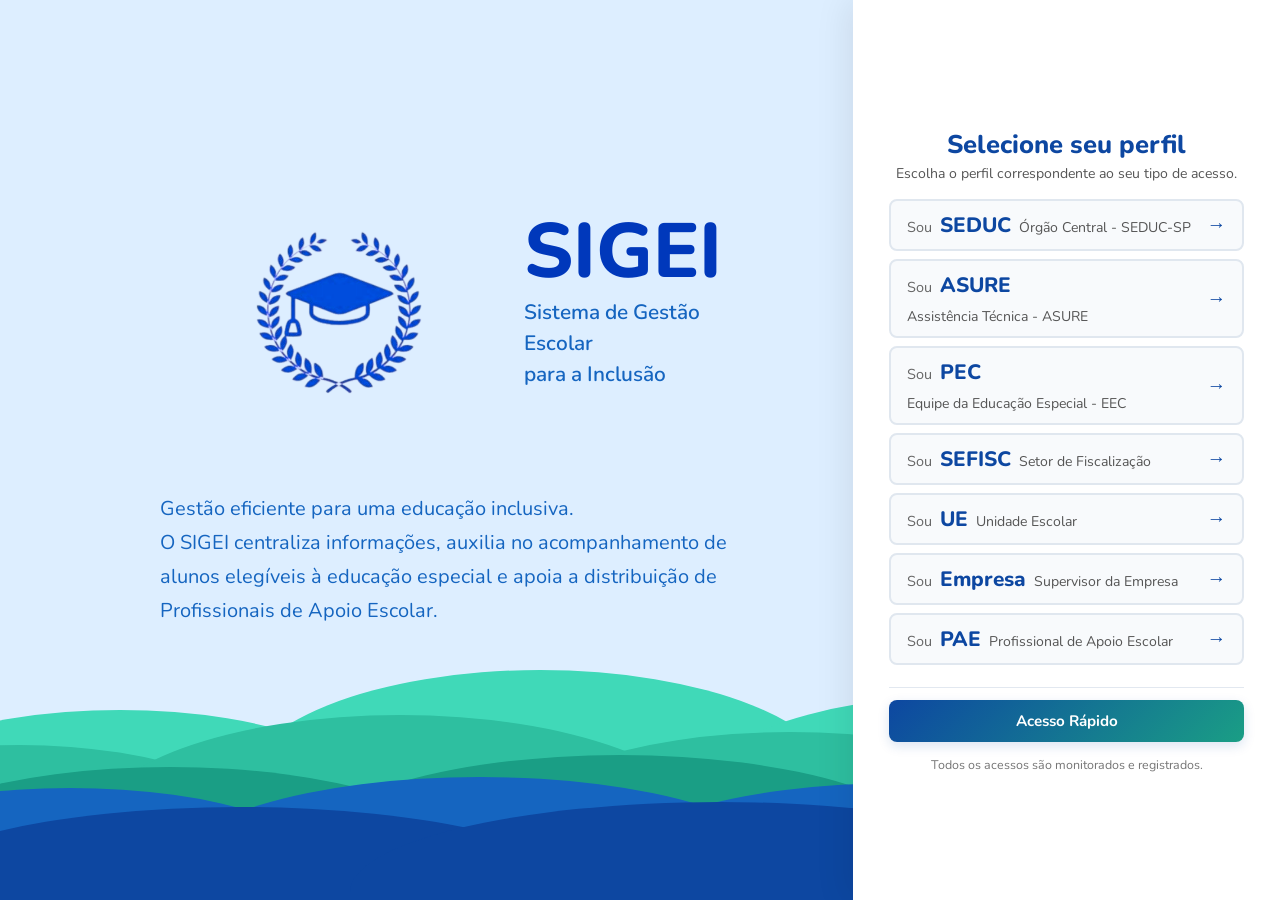
==== index.html @ b4d0a84b "Recuperação" ====
<!DOCTYPE html>
<html lang="pt-BR">

<head>
  <meta charset="UTF-8">
  <meta name="viewport" content="width=device-width, initial-scale=1.0">
  <title>SIGEI — Seleção de Perfil</title>
  <link href="https://fonts.googleapis.com/css2?family=Nunito:wght@400;600;700;800&display=swap" rel="stylesheet">  
  <style>
    /* ===== RESET E BASE ===== */
    * { box-sizing: border-box; }


    
    body {
      margin: 0;
      padding: 0;
      font-family: 'Nunito', 'Segoe UI', Arial, sans-serif;
      background-color: #ddeeff;
      min-height: 100vh;
      position: relative;
      overflow-x: hidden;
    }

    .bg-svg {
      position: fixed;
      bottom: 0;
      left: 0;
      width: 100%;
      height: 100%;
      z-index: 0;
      pointer-events: none;
    }

    .container {
      position: relative;
      z-index: 1;
      display: flex;
      width: 100%;
      min-height: 100vh;
      align-items: stretch;
    }

    /* ===== LADO ESQUERDO (IGUAL AO LOGIN) ===== */
    .caixa.esquerda {
      flex: 1;
      display: flex;
      flex-direction: column;
      justify-content: center;
      align-items: flex-start;
      text-align: left;
      padding: 60px 80px 120px 160px;
      margin-top: -80px;
    }

    .logo-bloco {
      display: flex;
      align-items: center;
      gap: 24px;
      margin-bottom: 20px;
    }

    .logo {
      width: 340px;
      height: auto;
      display: block;
      flex-shrink: 0;
    }

    .logo-texto h1 {
      color: #0038bb;
      font-size: 4.8rem;
      font-weight: 800;
      margin: 0 0 6px 0;
      line-height: 1;
    }

    .logo-texto span {
      color: #1565c0;
      font-size: 1.3rem;
      font-weight: 600;
      display: block;
      line-height: 1.5;
    }

    .caixa.esquerda p {
      color: #1565c0;
      font-size: 1.25rem;
      line-height: 1.7;
      max-width: 600px;
      margin: 0;
    }

    /* ===== LADO DIREITO (IGUAL AO LOGIN) ===== */
    .caixa.direita {
      flex: 0 0 33.333vw;
      display: flex;
      flex-direction: column;
      justify-content: center;
      background-color: #ffffff;
      padding: 36px 36px;
      box-shadow: -6px 0 32px rgba(0, 0, 0, 0.08);
      max-height: 100vh;
      overflow-y: auto;
    }

    .section-label {
      color: #0d47a1;
      font-size: 1.6rem;
      font-weight: 800;
      text-align: center;
      margin: 0 0 2px 0;
    }

    .section-sub {
      color: #555;
      font-size: 0.88rem;
      text-align: center;
      margin: 0 0 16px 0;
    }

    .footer-note {
      color: #757575;
      font-size: 0.78rem;
      text-align: center;
      margin-top: 14px;
      margin-bottom: 0;
    }

    /* ===== LINKS DE PERFIL (ESTILO ADAPTADO) ===== */
    .profile-link {
      display: flex;
      justify-content: space-between;
      align-items: center;
      background-color: #f8fafc;
      padding: 10px 16px;
      margin-bottom: 8px;
      border-radius: 8px;
      text-decoration: none;
      transition: all 0.2s ease-in-out;
      border: 2px solid #e0e7ef;
    }

    .profile-info {
      display: flex;
      gap: 8px;
      align-items: baseline;
      flex-wrap: wrap;
    }

    .profile-prefix {
      font-size: 0.9rem;
      color: #666666;
    }

    .profile-name {
      font-weight: 800;
      font-size: 1.3rem;
      color: #0d47a1;
    }

    .profile-desc {
      font-size: 0.88rem;
      color: #555555;
    }

    .arrow {
      color: #0d47a1;
      font-weight: bold;
      font-size: 1.2rem;
      transition: transform 0.2s ease;
      flex-shrink: 0;
      margin-left: 10px;
    }

    .profile-link:hover {
      background-color: #0d47a1;
      border-color: #0d47a1;
      transform: translateX(4px);
    }

    .profile-link:hover .profile-prefix,
    .profile-link:hover .profile-name,
    .profile-link:hover .profile-desc,
    .profile-link:hover .arrow {
      color: #ffffff;
    }

    /* ===== RESPONSIVO (MESMO DO LOGIN) ===== */
    @media (max-width: 1024px) {
      .caixa.esquerda {
        padding: 40px 48px 80px 80px;
      }

      .logo {
        width: 260px;
      }

      .logo-texto h1 {
        font-size: 3.8rem;
      }
    }

    @media (max-width: 768px) {
      .container {
        flex-direction: column;
      }

      .caixa.esquerda {
        padding: 40px 24px 60px 24px;
        margin-top: 0;
        align-items: center;
        text-align: center;
      }

      .caixa.esquerda p {
        max-width: 100%;
      }

      .logo-bloco {
        flex-direction: column;
        align-items: center;
        text-align: center;
      }

      .logo {
        width: 200px;
      }

      .logo-texto h1 {
        font-size: 3rem;
      }

      .logo-texto span {
        font-size: 1.1rem;
      }

      .caixa.direita {
        flex: none;
        width: 100%;
        padding: 40px 28px;
        box-shadow: 0 -6px 32px rgba(0, 0, 0, 0.06);
      }

      .profile-link {
        padding: 12px 16px;
      }

      .profile-name {
        font-size: 1.1rem;
      }

      .profile-desc {
        font-size: 0.82rem;
      }
    }

    @media (max-width: 480px) {
      .caixa.esquerda {
        padding: 24px 16px 40px 16px;
      }

      .logo {
        width: 160px;
      }

      .logo-texto h1 {
        font-size: 2.5rem;
      }

      .logo-texto span {
        font-size: 0.9rem;
      }

      .caixa.esquerda p {
        font-size: 1rem;
      }

      .caixa.direita {
        padding: 28px 20px;
      }

      .section-label {
        font-size: 1.5rem;
      }

      .section-sub {
        font-size: 0.85rem;
      }

      .profile-link {
        padding: 10px 14px;
        margin-bottom: 10px;
      }

      .profile-info {
        gap: 4px;
      }

      .profile-name {
        font-size: 1rem;
      }

      .profile-desc {
        font-size: 0.75rem;
      }

      .profile-prefix {
        font-size: 0.8rem;
      }

      .arrow {
        font-size: 1rem;
      }
    }
  </style>
  <link rel="icon" type="image/png" href="./assets/imgs/favicon.png">
</head>

<body>

  <!-- ===== SVG DE FUNDO ===== -->
  <svg class="bg-svg" viewBox="0 0 1440 900" xmlns="http://www.w3.org/2000/svg" preserveAspectRatio="xMidYMax slice">
    <rect width="1440" height="900" fill="#ddeeff"/>
    <ellipse cx="200" cy="820" rx="280" ry="110" fill="#40d9b8"/>
    <ellipse cx="620" cy="790" rx="300" ry="120" fill="#40d9b8"/>
    <ellipse cx="1050" cy="810" rx="290" ry="115" fill="#40d9b8"/>
    <ellipse cx="1380" cy="830" rx="220" ry="105" fill="#40d9b8"/>
    <rect x="0" y="820" width="1440" height="80" fill="#40d9b8"/>
    <ellipse cx="100" cy="845" rx="260" ry="100" fill="#2ebfa0"/>
    <ellipse cx="480" cy="830" rx="310" ry="115" fill="#2ebfa0"/>
    <ellipse cx="870" cy="840" rx="295" ry="108" fill="#2ebfa0"/>
    <ellipse cx="1260" cy="835" rx="270" ry="110" fill="#2ebfa0"/>
    <rect x="0" y="845" width="1440" height="55" fill="#2ebfa0"/>
    <ellipse cx="250" cy="862" rx="300" ry="95" fill="#1a9e85"/>
    <ellipse cx="700" cy="855" rx="320" ry="100" fill="#1a9e85"/>
    <ellipse cx="1150" cy="860" rx="300" ry="95" fill="#1a9e85"/>
    <rect x="0" y="862" width="1440" height="38" fill="#1a9e85"/>
    <ellipse cx="150" cy="878" rx="270" ry="90" fill="#1565c0"/>
    <ellipse cx="560" cy="872" rx="310" ry="95" fill="#1565c0"/>
    <ellipse cx="980" cy="875" rx="300" ry="92" fill="#1565c0"/>
    <ellipse cx="1380" cy="873" rx="240" ry="88" fill="#1565c0"/>
    <rect x="0" y="878" width="1440" height="22" fill="#1565c0"/>
    <ellipse cx="320" cy="895" rx="350" ry="88" fill="#0d47a1"/>
    <ellipse cx="800" cy="892" rx="370" ry="90" fill="#0d47a1"/>
    <ellipse cx="1300" cy="895" rx="320" ry="85" fill="#0d47a1"/>
    <rect x="0" y="892" width="1440" height="8" fill="#0d47a1"/>
  </svg>

  <!-- ===== CONTAINER PRINCIPAL ===== -->
  <section class="container">
    
    <!-- LADO ESQUERDO -->
    <div class="caixa esquerda">
      <div class="logo-bloco">
        <img src="assets/imgs/logo.png" alt="Logo SIGEI" class="logo">
        <div class="logo-texto">
          <h1>SIGEI</h1>
          <span>Sistema de Gestão Escolar<br>para a Inclusão</span>
        </div>
      </div>
      <p>Gestão eficiente para uma educação inclusiva.<br>O SIGEI centraliza informações, auxilia no acompanhamento de alunos elegíveis à educação especial e apoia a distribuição de Profissionais de Apoio Escolar.</p>
    </div>

    <!-- LADO DIREITO (PERFIS) -->
    <div class="caixa direita">
      
      <h2 class="section-label">Selecione seu perfil</h2>
      <p class="section-sub">Escolha o perfil correspondente ao seu tipo de acesso.</p>

      <a href="views/auth/login.php?perfil=seduc" class="profile-link">
        <div class="profile-info">
          <span class="profile-prefix">Sou</span>
          <span class="profile-name">SEDUC</span>
          <span class="profile-desc">Órgão Central - SEDUC-SP</span>
        </div>
        <span class="arrow">&#8594;</span>
      </a>

      <a href="views/auth/login.php?perfil=asure" class="profile-link">
        <div class="profile-info">
          <span class="profile-prefix">Sou</span>
          <span class="profile-name">ASURE</span>
          <span class="profile-desc">Assistência Técnica - ASURE</span>
        </div>
        <span class="arrow">&#8594;</span>
      </a>

      <a href="views/auth/login.php?perfil=educacao_especial" class="profile-link">
        <div class="profile-info">
          <span class="profile-prefix">Sou</span>
          <span class="profile-name">PEC</span>
          <span class="profile-desc">Equipe da Educação Especial - EEC </span>
        </div>
        <span class="arrow">&#8594;</span>
      </a>

      <a href="views/auth/login.php?perfil=sefisc" class="profile-link">
        <div class="profile-info">
          <span class="profile-prefix">Sou</span>
          <span class="profile-name">SEFISC</span>
          <span class="profile-desc">Setor de Fiscalização</span>
        </div>
        <span class="arrow">&#8594;</span>
      </a>

      <a href="views/auth/login.php?perfil=escola" class="profile-link">
        <div class="profile-info">
          <span class="profile-prefix">Sou</span>
          <span class="profile-name">UE</span>
          <span class="profile-desc">Unidade Escolar</span>
        </div>
        <span class="arrow">&#8594;</span>
      </a>

      <a href="views/auth/login.php?perfil=empresa" class="profile-link">
        <div class="profile-info">
          <span class="profile-prefix">Sou</span>
          <span class="profile-name">Empresa</span>
          <span class="profile-desc">Supervisor da Empresa</span>
        </div>
        <span class="arrow">&#8594;</span>
      </a>

      <a href="views/auth/login.php?perfil=pae" class="profile-link">
        <div class="profile-info">
          <span class="profile-prefix">Sou</span>
          <span class="profile-name">PAE</span>
          <span class="profile-desc">Profissional de Apoio Escolar</span>
        </div>
        <span class="arrow">&#8594;</span>
      </a>

      <div style="margin-top: 14px; padding-top: 12px; border-top: 1px solid #e2e8f0; text-align: center;">
        <a href="views/auth/acesso_rapido.php" style="display: inline-flex; align-items: center; justify-content: center; gap: 8px; width: 100%; padding: 11px 16px; background: linear-gradient(135deg, #0d47a1, #1a9e85); color: #ffffff; text-decoration: none; border-radius: 8px; font-weight: 700; font-size: 0.95rem; transition: all 0.2s ease; box-shadow: 0 4px 12px rgba(13, 71, 161, 0.15);">
          <span> Acesso Rápido</span>
          
        </a>
      </div>

      <p class="footer-note">Todos os acessos são monitorados e registrados.</p>
    </div>

  </section>

</body>
</html>
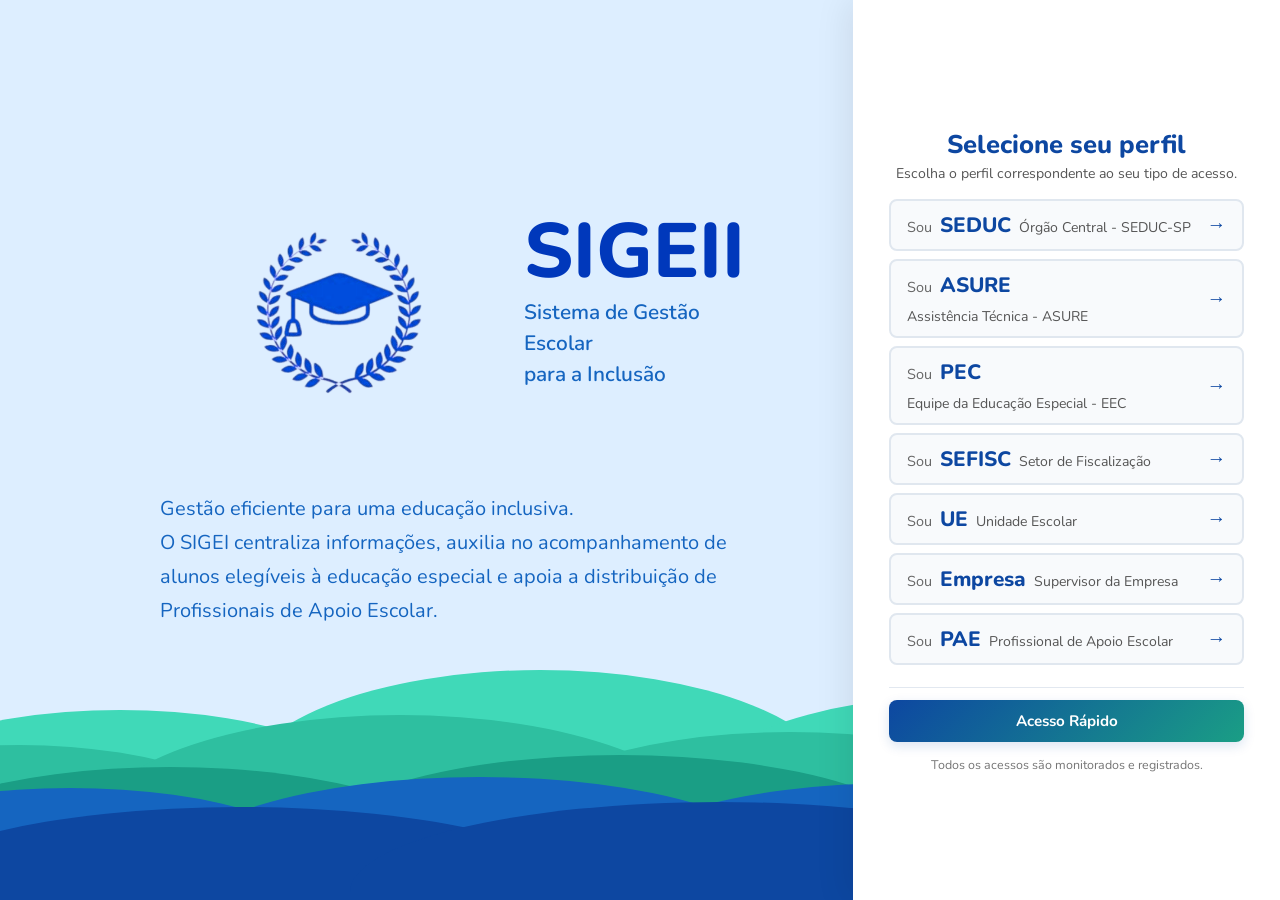
==== commit fcb78e03: "Correção bug." ====
--- a/index.html
+++ b/index.html
@@ -355,7 +355,7 @@
       <div class="logo-bloco">
         <img src="assets/imgs/logo.png" alt="Logo SIGEI" class="logo">
         <div class="logo-texto">
-          <h1>SIGEI</h1>
+          <h1>SIGEII</h1>
           <span>Sistema de Gestão Escolar<br>para a Inclusão</span>
         </div>
       </div>
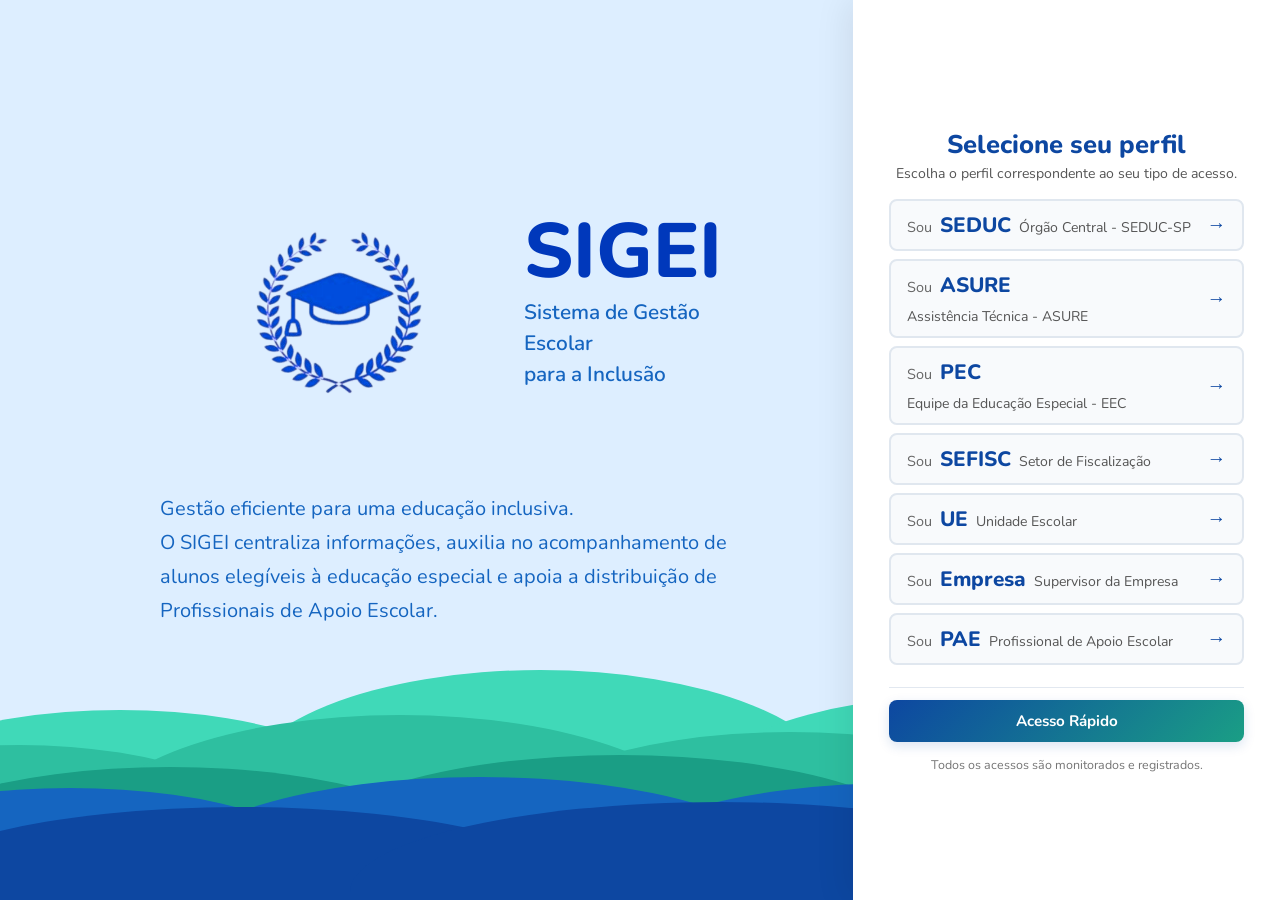
==== commit 5ffe66f4: "Ajuste bugs" ====
--- a/index.html
+++ b/index.html
@@ -355,7 +355,7 @@
       <div class="logo-bloco">
         <img src="assets/imgs/logo.png" alt="Logo SIGEI" class="logo">
         <div class="logo-texto">
-          <h1>SIGEII</h1>
+          <h1>SIGEI</h1>
           <span>Sistema de Gestão Escolar<br>para a Inclusão</span>
         </div>
       </div>
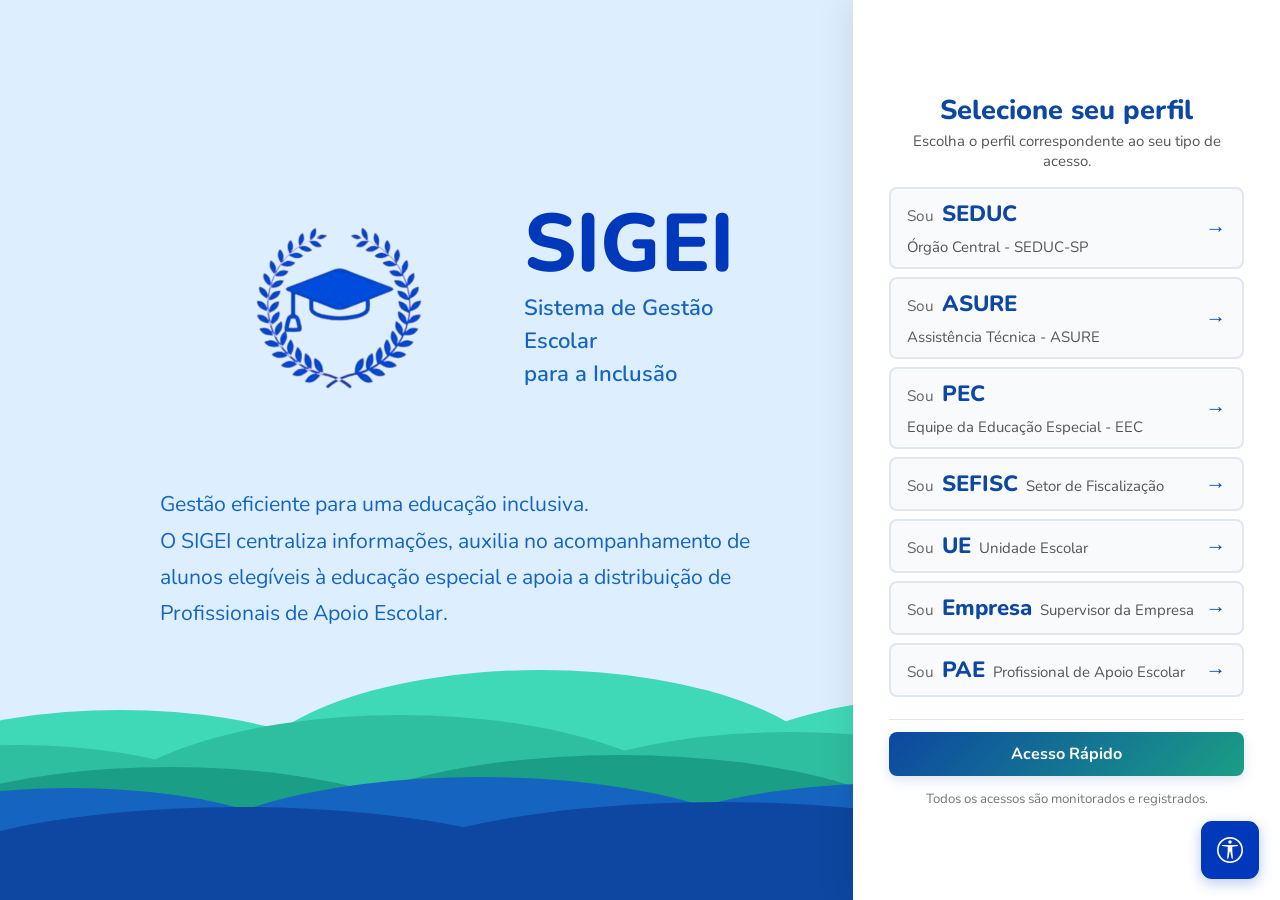
==== commit b538dae9: "Implementa melhorias no SIGEI" ====
--- a/index.html
+++ b/index.html
@@ -314,6 +314,8 @@
       }
     }
   </style>
+  <link rel="stylesheet" href="https://cdn.jsdelivr.net/npm/bootstrap-icons@1.11.3/font/bootstrap-icons.min.css">
+  <link rel="stylesheet" href="./assets/css/style.css?v=2">
   <link rel="icon" type="image/png" href="./assets/imgs/favicon.png">
 </head>
 
@@ -443,5 +445,6 @@
 
   </section>
 
+  <script src="./assets/js/acessibilidade.js?v=2"></script>
 </body>
 </html>
--- a/assets/css/style.css
+++ b/assets/css/style.css
@@ -0,0 +1,1775 @@
+/* ===== TEMA UNIFICADO SIGEI =====
+   Paleta consistente com login e seleção de perfis */
+:root {
+    --sigei-blue-900: #0038bb;
+    --sigei-blue-700: #114ecf;
+    --sigei-blue-50: #f4f8ff;
+    --sigei-teal-600: #1aa78d;
+    --sigei-teal-400: #4ecdb3;
+    --sigei-ink: #1e293b;
+    --sigei-muted: #52637a;
+    --sigei-border: #dbe6f5;
+    --sigei-focus: rgba(0, 56, 187, 0.18);
+    --sigei-surface: #ffffff;
+    --sigei-surface-alt: #f4f8ff;
+    --sigei-shadow: rgba(17, 78, 207, 0.10);
+    --sigei-chart-1: #0038bb;
+    --sigei-chart-2: #2d6df0;
+    --sigei-chart-3: #1aa78d;
+    --sigei-chart-4: #7ab8ff;
+    --sigei-chart-5: #92e4d1;
+}
+
+*, *::before, *::after, html, body, div, span, applet, object, iframe,
+h1, h2, h3, h4, h5, h6, p, blockquote, pre,
+a, abbr, acronym, address, big, cite, code,
+del, dfn, em, img, ins, kbd, q, s, samp,
+small, strike, strong, sub, sup, tt, var,
+b, u, center,
+dl, dt, dd, ol, ul, li,
+fieldset, form, label, legend,
+table, caption, tbody, tfoot, thead, tr, th, td,
+article, aside, canvas, details, embed, 
+figure, figcaption, footer, header, hgroup, 
+menu, nav, output, ruby, section, summary,
+time, mark, audio, video,
+input, button, select, textarea, .btn, .navbar, .card, .modal, .badge, .form-control, .form-select {
+    font-family: "Nunito", "Segoe UI", Arial, sans-serif !important;
+}
+
+i[class^="bi-"]::before,
+i[class*=" bi-"]::before,
+.bi::before {
+    font-family: "bootstrap-icons" !important;
+}
+
+html { font-size: 17px; min-width: 320px; overflow-x: hidden; font-family: "Nunito", "Segoe UI", Arial, sans-serif !important; }
+
+body,
+body[class*="page-"],
+input,
+button,
+select,
+textarea,
+.btn,
+.navbar,
+.card,
+.modal {
+    font-family: "Nunito", "Segoe UI", Arial, sans-serif !important;
+}
+
+body[class*="page-"] {
+    min-width: 320px;
+    min-height: 100vh;
+    margin: 0;
+    background:
+        radial-gradient(circle at top right, rgba(30, 128, 247, 0.12), transparent 25rem),
+        linear-gradient(180deg, #edf4ff 0%, #f7faff 100%);
+    color: var(--sigei-ink);
+    font-family: "Nunito", "Segoe UI", Arial, sans-serif !important;
+    font-size: 1.05rem;
+    line-height: 1.6;
+    overflow-x: hidden;
+}
+
+/* Barra de navegação */
+.navbar {
+    position: sticky;
+    top: 0;
+    z-index: 1030;
+    min-width: 0;
+    padding: 0.85rem 1.75rem;
+    background: rgba(255, 255, 255, 0.98) !important;
+    border-bottom: 1px solid var(--sigei-border);
+    box-shadow: 0 2px 14px rgba(13, 71, 161, 0.06) !important;
+    backdrop-filter: blur(8px);
+}
+
+.logo-nav {
+    height: 52px;
+    width: auto;
+    object-fit: contain;
+}
+
+.navbar-brand span {
+    font-size: 1.35rem;
+    letter-spacing: 0.5px;
+}
+
+.navbar .nav-link {
+    color: #52637a;
+    padding: 0.65rem 1.15rem;
+    font-size: 1.05rem;
+    font-weight: 700;
+    border-radius: 0.65rem;
+    transition: background-color 0.15s ease, color 0.15s ease;
+}
+
+.navbar .nav-link:hover {
+    color: var(--sigei-blue-900);
+    background-color: #e8f1ff;
+}
+
+.navbar .nav-link.active {
+    color: var(--sigei-blue-900);
+    background-color: #dcecff;
+}
+
+.navbar-toggler {
+    border-color: #b7cce9;
+    padding: 0.45rem 0.75rem;
+    border-radius: 0.6rem;
+}
+
+.navbar-toggler:focus {
+    box-shadow: 0 0 0 0.2rem var(--sigei-focus);
+}
+
+/* Ações à direita da Navbar (Notificações e Avatar) */
+.navbar-right-actions {
+    display: flex;
+    align-items: center;
+    gap: 0.75rem;
+}
+
+/* Botão de Sino de Notificações */
+.navbar-bell-btn {
+    width: 44px;
+    height: 44px;
+    display: inline-flex;
+    align-items: center;
+    justify-content: center;
+    background: transparent;
+    color: #1e293b;
+    border-radius: 50%;
+    transition: background-color 0.15s ease, color 0.15s ease;
+}
+
+.navbar-bell-btn:hover,
+.navbar-bell-btn:focus,
+.navbar-bell-btn[aria-expanded="true"] {
+    background-color: #f1f5f9;
+    color: var(--sigei-blue-900);
+}
+
+.navbar-bell-icon {
+    font-size: 1.55rem;
+    line-height: 1;
+}
+
+.navbar-bell-badge {
+    top: 3px;
+    right: 3px;
+    background-color: #dc3545;
+    color: #ffffff;
+    font-size: 0.75rem;
+    font-weight: 700;
+    min-width: 18px;
+    height: 18px;
+    line-height: 18px;
+    padding: 0 5px;
+    border-radius: 999px;
+    display: flex;
+    align-items: center;
+    justify-content: center;
+    border: 2px solid #ffffff;
+}
+
+/* Botão do Usuário (Avatar + Chevron) */
+.navbar-user-trigger {
+    background: transparent;
+    padding: 3px 6px;
+    border-radius: 999px;
+    transition: opacity 0.15s ease;
+    cursor: pointer;
+}
+
+.navbar-user-trigger:hover {
+    opacity: 0.9;
+}
+
+/* Avatar Circular Escuro (estilo referência) */
+.navbar-avatar-circle {
+    width: 48px;
+    height: 48px;
+    border-radius: 50%;
+    background-color: #2b3e50; /* Tom azul marinho escuro / ardósia fiel à referência */
+    color: #ffffff;
+    display: inline-flex;
+    align-items: center;
+    justify-content: center;
+    font-weight: 700;
+    font-size: 1.05rem;
+    letter-spacing: 0.5px;
+    user-select: none;
+    box-shadow: 0 2px 5px rgba(0, 0, 0, 0.08);
+}
+
+.navbar-avatar-img {
+    object-fit: cover;
+    background-color: #2b3e50;
+}
+
+/* Ícone de seta ao lado do avatar */
+.navbar-arrow-icon {
+    color: #4b5563;
+    font-size: 0.95rem;
+    margin-left: 3px;
+}
+
+/* Dropdown Personalizado no estilo do Mockup */
+.navbar-custom-dropdown {
+    border: 1px solid #e5e7eb !important;
+    border-radius: 0.75rem !important;
+    box-shadow: 0 10px 25px rgba(0, 0, 0, 0.08), 0 4px 10px rgba(0, 0, 0, 0.04) !important;
+    background-color: #ffffff !important;
+    position: absolute;
+    margin-top: 12px !important;
+    animation: navbarMenuPop 0.16s ease-out;
+}
+
+/* Setinha triangular superior apontando para o avatar (Popover Pointer) */
+.navbar-custom-dropdown::before {
+    content: "";
+    position: absolute;
+    top: -7px;
+    right: 20px;
+    width: 14px;
+    height: 14px;
+    background-color: #ffffff;
+    border-left: 1px solid #e5e7eb;
+    border-top: 1px solid #e5e7eb;
+    transform: rotate(45deg);
+    z-index: 1;
+}
+
+@keyframes navbarMenuPop {
+    from {
+        opacity: 0;
+        transform: translateY(-6px);
+    }
+    to {
+        opacity: 1;
+        transform: translateY(0);
+    }
+}
+
+.navbar-menu-link {
+    font-size: 1.05rem;
+    color: #1f2937 !important;
+    padding: 0.75rem 1.35rem !important;
+    transition: background-color 0.15s ease, color 0.15s ease;
+    border-radius: 0 !important;
+}
+
+.navbar-menu-link:hover {
+    background-color: #f8fafc !important;
+}
+
+.navbar-menu-link.text-danger {
+    color: #ef4444 !important;
+}
+
+.navbar-menu-link.text-danger:hover {
+    background-color: #fef2f2 !important;
+    color: #dc2626 !important;
+}
+
+/* Itens de Notificação */
+.navbar-notification-item {
+    padding: 0.85rem 1.25rem !important;
+    font-size: 1rem;
+    transition: background-color 0.15s ease;
+    border-radius: 0 !important;
+}
+
+.navbar-notification-item:hover {
+    background-color: #f8fafc !important;
+}
+
+.navbar-notif-icon-badge {
+    width: 36px;
+    height: 36px;
+    border-radius: 50%;
+    display: inline-flex;
+    align-items: center;
+    justify-content: center;
+    font-size: 1.05rem;
+}
+
+
+/* Área principal compartilhada por todas as telas internas */
+body[class*="page-"] .content {
+    width: min(99%, 1920px);
+    min-width: 0;
+    margin: 0 auto;
+    padding: clamp(1rem, 1.5vw, 1.75rem) clamp(1rem, 2vw, 2rem);
+}
+
+.content h1 {
+    color: var(--sigei-blue-900);
+    font-size: 2.35rem;
+    font-weight: 800;
+    margin-bottom: 0.5rem;
+}
+
+.content h2 {
+    color: var(--sigei-blue-900);
+    font-size: 2.15rem;
+    font-weight: 800;
+    margin-bottom: 0.45rem;
+}
+
+.content h3 {
+    color: var(--sigei-blue-900);
+    font-size: 1.8rem;
+    font-weight: 800;
+    margin-bottom: 0.4rem;
+}
+
+.content h4 {
+    color: var(--sigei-blue-900);
+    font-size: 1.55rem;
+    font-weight: 800;
+}
+
+.content h5 {
+    color: var(--sigei-blue-900);
+    font-size: 1.35rem;
+    font-weight: 800;
+}
+
+.content h6 {
+    color: var(--sigei-blue-900);
+    font-size: 1.15rem;
+    font-weight: 800;
+}
+
+.content .text-muted, .content .page-subtitle {
+    color: var(--sigei-muted) !important;
+    font-size: 1.08rem;
+}
+
+/* Cartões e painéis */
+.content .card {
+    min-width: 0;
+    border: 1px solid #e2e8f0 !important;
+    border-radius: 0.85rem;
+    background-color: var(--sigei-surface);
+    box-shadow: 0 1px 3px 0 rgba(0, 0, 0, 0.04), 0 1px 2px -1px rgba(0, 0, 0, 0.04) !important;
+    transition: box-shadow 0.15s ease-in-out;
+}
+
+.content .card-body {
+    min-width: 0;
+    padding: 1.25rem 1.5rem;
+}
+
+.content .card-body.p-3 {
+    padding: 1rem 1.25rem !important;
+}
+
+.content .card-body.p-4 {
+    padding: 1.35rem 1.6rem !important;
+}
+
+.content .card-form {
+    width: min(100%, 1180px);
+    margin-right: auto;
+    margin-left: auto;
+}
+
+.page-perfil .profile-card {
+    width: min(100%, 820px);
+    max-width: 820px;
+    margin-right: auto;
+    margin-left: auto;
+}
+
+.cards {
+    display: grid;
+    grid-template-columns: repeat(auto-fit, minmax(230px, 1fr));
+    gap: 1.35rem;
+}
+
+.cards .card {
+    position: relative;
+    overflow: hidden;
+    padding: 1.6rem 1.75rem;
+    border: 0 !important;
+}
+
+.cards .card::before {
+    position: absolute;
+    top: 0;
+    right: 0;
+    left: 0;
+    height: 0.35rem;
+    content: "";
+    background: linear-gradient(90deg, var(--sigei-blue-700), var(--sigei-teal-400));
+}
+
+.cards .card span {
+    font-size: 1.05rem;
+}
+
+.cards .card strong {
+    display: block;
+    margin-top: 0.6rem;
+    color: var(--sigei-blue-900);
+    font-size: clamp(2.1rem, 4.5vw, 2.75rem);
+    font-weight: 800;
+    line-height: 1.1;
+}
+
+/* Formulários */
+.content .form-label, .content label {
+    color: #24466f;
+    font-weight: 700;
+    font-size: 1.05rem;
+    margin-bottom: 0.5rem;
+}
+
+.content .form-text {
+    font-size: 0.95rem;
+    margin-top: 0.35rem;
+}
+
+.content .form-check-label {
+    font-size: 1.05rem;
+}
+
+.content .form-check-input {
+    width: 1.3rem;
+    height: 1.3rem;
+    margin-top: 0.2rem;
+}
+
+.content .form-control, .content .form-select {
+    min-height: 3.15rem;
+    font-size: 1.05rem;
+    padding: 0.65rem 1.1rem;
+    border: 2px solid #d2deed;
+    border-radius: 0.75rem;
+    color: var(--sigei-ink);
+    background-color: #fbfdff;
+}
+
+/* Mantém os filtros que usam -sm confortavelmente amplos e legíveis */
+.content .form-control-sm, .content .form-select-sm {
+    min-height: 2.95rem !important;
+    font-size: 1.02rem !important;
+    padding: 0.55rem 1rem !important;
+    border-radius: 0.7rem !important;
+}
+
+.content textarea.form-control {
+    min-height: 8rem;
+    font-size: 1.05rem;
+    padding: 0.85rem 1.1rem;
+}
+
+.content .form-control:focus, .content .form-select:focus {
+    border-color: var(--sigei-blue-700);
+    box-shadow: 0 0 0 0.25rem var(--sigei-focus);
+    background-color: #fff;
+}
+
+.content .form-control[readonly] {
+    color: #52637a;
+    background-color: #edf3fb;
+}
+
+/* Espaçamento aprimorado para formulários e filtros em linha */
+.content .card form .row.g-2 {
+    --bs-gutter-x: 0.85rem;
+    --bs-gutter-y: 0.85rem;
+}
+
+/* Ações com alvo de toque confortável e contraste consistente */
+.content .btn {
+    min-height: 3.1rem;
+    padding: 0.65rem 1.45rem;
+    font-size: 1.05rem;
+    font-weight: 700;
+    border-radius: 0.75rem;
+    display: inline-flex;
+    align-items: center;
+    justify-content: center;
+    gap: 0.5rem;
+    transition: background-color 0.15s ease, border-color 0.15s ease, transform 0.1s ease;
+}
+
+.content .btn-sm {
+    min-height: 2.65rem !important;
+    padding: 0.45rem 1.15rem !important;
+    font-size: 0.98rem !important;
+    font-weight: 700;
+    border-radius: 0.65rem !important;
+}
+
+.content .btn-lg {
+    min-height: 3.5rem !important;
+    padding: 0.85rem 1.85rem !important;
+    font-size: 1.18rem !important;
+    border-radius: 0.85rem !important;
+}
+
+.content .btn-primary, .content .btn-dark {
+    border-color: var(--sigei-blue-900);
+    background-color: var(--sigei-blue-900);
+    color: #ffffff;
+}
+
+.content .btn-primary:hover, .content .btn-dark:hover {
+    border-color: #0a3a87;
+    background-color: #0a3a87;
+    color: #ffffff;
+}
+
+.content .btn-secondary {
+    border-color: #a9bdd7;
+    color: #24466f;
+    background-color: #fff;
+}
+
+.content .btn-secondary:hover {
+    border-color: #7d9fc6;
+    color: var(--sigei-blue-900);
+    background-color: #edf5ff;
+}
+
+/* Tabelas: rolagem horizontal somente dentro do painel quando necessária */
+.content .table-responsive {
+    max-width: 100%;
+    border: 1px solid var(--sigei-border);
+    border-radius: 0.85rem;
+    -webkit-overflow-scrolling: touch;
+}
+
+.content .table {
+    margin-bottom: 0;
+    color: var(--sigei-ink);
+    font-size: 1.05rem;
+}
+
+.content .table thead th {
+    color: var(--sigei-blue-900);
+    background: linear-gradient(180deg, #edf5ff 0%, #e7f0ff 100%);
+    border-bottom: 1px solid #cfe0ff;
+    font-weight: 800;
+    font-size: 1.04rem;
+    padding: 1rem 1.15rem;
+    letter-spacing: 0.02em;
+    white-space: nowrap;
+}
+
+.content .table th, .content .table td {
+    padding: 0.95rem 1.1rem;
+    overflow-wrap: anywhere;
+    vertical-align: middle;
+    font-size: 1rem;
+    border-color: #edf3ff;
+}
+
+.content .table tbody tr td strong {
+    font-size: 1.04rem;
+}
+
+.content .table td .btn,
+.content .table td .btn-sm {
+    margin: 2px;
+    white-space: nowrap;
+}
+
+/* Botões de ação compactos dentro de tabelas */
+.content .table td .acoes-cell .btn-sm {
+    min-height: unset !important;
+    padding: 0.25rem 0.6rem !important;
+    font-size: 0.82rem !important;
+    font-weight: 600;
+    border-radius: 0.4rem !important;
+    width: auto !important;
+}
+
+.content .table tbody tr:last-child > * { border-bottom: 0; }
+.content .table-hover > tbody > tr:hover > * { color: inherit; background-color: #f7faff; }
+
+.content .badge {
+    padding: 0.55em 1em;
+    font-size: 0.95rem;
+    font-weight: 700;
+    border-radius: 0.6rem;
+    letter-spacing: 0.02em;
+    display: inline-flex;
+    align-items: center;
+    justify-content: center;
+    line-height: 1.3;
+}
+
+.content .badge.bg-primary { background: var(--sigei-blue-900) !important; color: #ffffff !important; }
+.content .badge.bg-success { background: var(--sigei-teal-600) !important; color: #ffffff !important; }
+.content .badge.bg-info { background: #dfeeff !important; color: var(--sigei-blue-900) !important; }
+.content .badge.bg-warning { background: #edf5ff !important; color: var(--sigei-blue-900) !important; border: 1px solid #d6e5ff; }
+.content .badge.bg-danger { background: #e55a74 !important; color: #ffffff !important; }
+.content .badge.bg-secondary { background: #e6edf8 !important; color: var(--sigei-blue-900) !important; }
+
+.content canvas, .content img { max-width: 100%; }
+
+/* Mensagens de retorno ficam fáceis de localizar sem destoar do restante da interface. */
+.content .alert {
+    padding: 1.1rem 1.5rem;
+    font-size: 1.05rem;
+    border-width: 1px;
+    border-radius: 0.95rem;
+    box-shadow: 0 4px 14px rgba(13, 71, 161, 0.06);
+}
+
+.content .list-group-item {
+    padding: 0.85rem 1.1rem;
+    font-size: 0.98rem;
+    border-color: #f1f5f9;
+    background-color: transparent;
+}
+
+/* Modal de Termos de Uso: bloqueio sem navegação paralela até haver confirmação. */
+.terms-modal .modal-content {
+    overflow: hidden;
+    border: 0;
+    border-radius: 1rem;
+    box-shadow: 0 20px 56px rgba(13, 71, 161, 0.28);
+}
+
+.terms-modal .modal-header {
+    padding: 1.35rem 1.5rem;
+    border-bottom: 1px solid var(--sigei-border);
+    background: linear-gradient(135deg, #edf5ff, #e3faf4);
+}
+
+.terms-modal-kicker {
+    color: var(--sigei-teal-600);
+    font-size: 0.75rem;
+    font-weight: 800;
+    letter-spacing: 0.12em;
+    text-transform: uppercase;
+}
+
+.terms-modal .modal-body { padding: 1.5rem; }
+
+.terms-modal-content {
+    min-height: 13rem;
+    margin: 1rem 0 1.25rem;
+    border: 2px dashed #c6d7ec;
+    border-radius: 0.8rem;
+    background: #fbfdff;
+}
+
+.terms-modal-check {
+    padding: 0.9rem 1rem 0.9rem 2.35rem;
+    border: 1px solid var(--sigei-border);
+    border-radius: 0.75rem;
+    background: #f7fbff;
+}
+
+.terms-modal-check .form-check-input { margin-top: 0.28rem; }
+.terms-modal-check .form-check-label { color: #24466f; font-weight: 700; }
+
+/* Acessibilidade: todo elemento interativo mostra claramente onde está o foco */
+a:focus-visible, button:focus-visible, input:focus-visible, select:focus-visible,
+textarea:focus-visible, [tabindex]:focus-visible {
+    outline: 3px solid var(--sigei-teal-600);
+    outline-offset: 3px;
+}
+
+/* Página de termos: conteúdo propositalmente reservado para preenchimento futuro */
+.page-termos {
+    display: grid;
+    place-items: center;
+    padding: 1.5rem;
+}
+
+.terms-layout {
+    display: grid;
+    grid-template-columns: minmax(0, 1fr) minmax(300px, 520px);
+    width: min(100%, 1180px);
+    overflow: hidden;
+    border: 1px solid rgba(13, 71, 161, 0.12);
+    border-radius: 1.25rem;
+    background: #fff;
+    box-shadow: 0 18px 48px rgba(13, 71, 161, 0.15);
+}
+
+.terms-brand {
+    display: flex;
+    flex-direction: column;
+    justify-content: center;
+    min-height: 480px;
+    padding: clamp(2rem, 6vw, 5rem);
+    background: linear-gradient(145deg, #e7f1ff 0%, #d7ecff 65%, #bff4e8 100%);
+}
+
+.terms-brand img { width: min(100%, 250px); height: auto; margin-bottom: 1.5rem; }
+.terms-brand h1, .terms-content h2 { color: var(--sigei-blue-900); font-weight: 800; }
+
+.terms-brand p {
+    max-width: 32rem;
+    color: var(--sigei-blue-700);
+    font-size: 1.1rem;
+    line-height: 1.65;
+}
+
+.terms-content { display: flex; flex-direction: column; padding: clamp(1.5rem, 4vw, 3.5rem); }
+
+.terms-blank {
+    min-height: 240px;
+    margin: 1.5rem 0;
+    border: 2px dashed #c6d7ec;
+    border-radius: 0.85rem;
+    background: #fbfdff;
+}
+
+.terms-back { align-self: flex-start; color: var(--sigei-blue-900); font-weight: 700; }
+
+@media (max-width: 991.98px) {
+    .navbar-right-actions {
+        padding-top: 0.5rem;
+        border-top: 1px solid #e7eff8;
+        width: 100%;
+        justify-content: flex-end;
+    }
+}
+
+@media (max-width: 767.98px) {
+    .navbar { padding: 0.55rem 0.75rem; }
+    .navbar .nav-link { padding: 0.7rem 0.75rem; }
+    body[class*="page-"] .content { padding: 0.75rem; }
+    .content .card { border-radius: 0.85rem; }
+    .content .card-body.p-4 { padding: 1.1rem !important; }
+    .content > .d-flex.justify-content-between, .content .d-flex.justify-content-between { flex-wrap: wrap; gap: 0.75rem; }
+    .content .d-flex.gap-2 { flex-wrap: wrap; }
+    .content .table-responsive .table { min-width: 620px; }
+    .page-perfil .list-group-item { flex-wrap: wrap; gap: 0.35rem; }
+    .terms-layout { grid-template-columns: 1fr; }
+    .terms-brand { min-height: auto; }
+}
+
+@media (max-width: 420px) {
+    .content .btn:not(.btn-sm), .content .d-flex.gap-2 > .btn,
+    .content .d-flex.gap-2 > a.btn { width: 100%; }
+    .navbar-right-actions .dropdown-menu {
+        max-width: calc(100vw - 2rem) !important;
+    }
+}
+
+/* Modal de Confirmação Unificado - SIGEI */
+.sigei-confirm-modal .modal-content {
+    border-radius: 1.1rem !important;
+    border: 1px solid rgba(13, 71, 161, 0.08) !important;
+    box-shadow: 0 20px 45px rgba(13, 71, 161, 0.18) !important;
+}
+
+.sigei-confirm-icon-wrapper {
+    width: 64px;
+    height: 64px;
+    border-radius: 50%;
+    display: flex;
+    align-items: center;
+    justify-content: center;
+    margin: 0 auto;
+    transition: transform 0.2s ease;
+}
+
+.sigei-confirm-modal.show .sigei-confirm-icon-wrapper {
+    transform: scale(1.05);
+}
+
+.sigei-confirm-message {
+    font-size: 0.95rem;
+    line-height: 1.5;
+    color: #4b5563 !important;
+}
+
+/* Botões de Ação com Ícones Padronizados */
+.btn-action {
+    display: inline-flex !important;
+    align-items: center !important;
+    justify-content: center !important;
+    width: 38px !important;
+    height: 38px !important;
+    min-height: 38px !important;
+    padding: 0 !important;
+    border-radius: 0.5rem;
+    font-size: 1rem;
+    line-height: 1;
+    flex-shrink: 0;
+    transition: all 0.18s ease-in-out;
+}
+.btn-action i {
+    pointer-events: none;
+    line-height: 1;
+    font-size: 1rem;
+}
+.btn-action:hover {
+    transform: translateY(-1px);
+    box-shadow: 0 4px 10px rgba(0, 0, 0, 0.10);
+}
+/* Célula de ações: impede quebra de linha e centraliza verticalmente */
+.content .table td .acoes-cell {
+    display: flex;
+    flex-wrap: nowrap;
+    align-items: center;
+    gap: 0.35rem;
+}
+.btn-action-view {
+    background-color: #eff6ff;
+    color: #1d4ed8;
+    border: 1px solid #bfdbfe;
+}
+.btn-action-view:hover {
+    background-color: #1d4ed8;
+    color: #ffffff;
+    border-color: #1d4ed8;
+}
+.btn-action-edit {
+    background-color: #fffbeb;
+    color: #b45309;
+    border: 1px solid #fde68a;
+}
+.btn-action-edit:hover {
+    background-color: #d97706;
+    color: #ffffff;
+    border-color: #d97706;
+}
+.btn-action-delete {
+    background-color: #fef2f2;
+    color: #dc2626;
+    border: 1px solid #fecaca;
+}
+.btn-action-delete:hover {
+    background-color: #dc2626;
+    color: #ffffff;
+    border-color: #dc2626;
+}
+.btn-action-archive {
+    background-color: #f3f4f6;
+    color: #4b5563;
+    border: 1px solid #e5e7eb;
+}
+.btn-action-archive:hover {
+    background-color: #4b5563;
+    color: #ffffff;
+    border-color: #4b5563;
+}
+.btn-action-unarchive {
+    background-color: #ecfdf5;
+    color: #059669;
+    border: 1px solid #a7f3d0;
+}
+.btn-action-unarchive:hover {
+    background-color: #059669;
+    color: #ffffff;
+    border-color: #059669;
+}
+.btn-action-toggle {
+    background-color: #f8fafc;
+    color: #64748b;
+    border: 1px solid #cbd5e1;
+}
+.btn-action-toggle:hover {
+    background-color: #64748b;
+    color: #ffffff;
+    border-color: #64748b;
+}
+
+/* Cards interativos de documentos/laudos com hover - Estilo Clean */
+.doc-card-item {
+    background: #ffffff;
+    border: 1px solid #e9ecef;
+    border-radius: 0.5rem;
+    padding: 0.65rem 0.95rem;
+    transition: all 0.15s ease-in-out;
+    cursor: pointer;
+    text-decoration: none !important;
+    color: inherit;
+    display: flex;
+    align-items: center;
+    justify-content: space-between;
+    gap: 0.75rem;
+}
+.doc-card-item:hover {
+    border-color: #cbd5e1;
+    background-color: #f8fafc;
+    box-shadow: 0 2px 6px rgba(0, 0, 0, 0.04);
+}
+.doc-card-item .doc-icon-wrapper {
+    width: 32px;
+    height: 32px;
+    min-width: 32px;
+    border-radius: 0.375rem;
+    display: inline-flex;
+    align-items: center;
+    justify-content: center;
+    background-color: #f1f5f9;
+    color: #475569;
+    font-size: 1rem;
+    transition: background-color 0.15s ease, color 0.15s ease;
+}
+.doc-card-item:hover .doc-icon-wrapper {
+    background-color: #e2e8f0;
+    color: #0038bb;
+}
+.btn-doc-view {
+    display: inline-flex;
+    align-items: center;
+    gap: 0.35rem;
+    font-size: 0.8rem;
+    font-weight: 600;
+    color: #0038bb;
+    background: #eff6ff;
+    border: 1px solid #dbeafe;
+    padding: 0.3rem 0.65rem;
+    border-radius: 0.375rem;
+    transition: all 0.15s ease;
+}
+.doc-card-item:hover .btn-doc-view {
+    background: #0038bb;
+    color: #ffffff;
+    border-color: #0038bb;
+}
+
+/* Timeline Minimalista do Histórico de Solicitações / Alunos */
+.sigei-timeline {
+    position: relative;
+    padding-left: 1.5rem;
+}
+.sigei-timeline::before {
+    content: '';
+    position: absolute;
+    top: 8px;
+    bottom: 8px;
+    left: 6px;
+    width: 2px;
+    background: #e2e8f0;
+}
+.sigei-timeline-item {
+    position: relative;
+    padding-bottom: 1.25rem;
+}
+.sigei-timeline-item:last-child {
+    padding-bottom: 0;
+}
+.sigei-timeline-dot {
+    position: absolute;
+    left: -1.5rem;
+    top: 5px;
+    width: 14px;
+    height: 14px;
+    border-radius: 50%;
+    background: #ffffff;
+    border: 3px solid var(--sigei-blue-700);
+    z-index: 1;
+}
+.sigei-timeline-dot.dot-success { border-color: var(--sigei-teal-600); }
+.sigei-timeline-dot.dot-warning { border-color: #f59e0b; }
+.sigei-timeline-dot.dot-danger { border-color: #ef4444; }
+.sigei-timeline-dot.dot-secondary { border-color: #94a3b8; }
+.sigei-timeline-dot.dot-primary { border-color: var(--sigei-blue-900); }
+.sigei-timeline-title {
+    font-size: 0.92rem;
+    font-weight: 700;
+    color: var(--sigei-ink);
+}
+.sigei-timeline-time {
+    font-size: 0.78rem;
+    color: var(--sigei-muted);
+}
+.sigei-timeline-body {
+    font-size: 0.85rem;
+    color: #334155;
+    margin-top: 0.25rem;
+}
+
+/* Balão de Notificação Estilo Quadrinhos (Comic Speech Bubble) */
+.notif-speech-bubble {
+    position: absolute;
+    top: calc(100% + 14px);
+    right: -10px;
+    width: 320px;
+    max-width: calc(100vw - 24px);
+    background: #ffffff;
+    border: 2px solid var(--sigei-blue-900);
+    border-radius: 18px;
+    padding: 14px 16px;
+    z-index: 1055;
+    box-shadow: 0 12px 35px rgba(0, 56, 187, 0.20);
+    animation: comicBounceIn 0.35s cubic-bezier(0.175, 0.885, 0.32, 1.275) forwards;
+}
+
+/* Ponta do balão apontando para o sino */
+.notif-speech-bubble .notif-speech-arrow {
+    position: absolute;
+    top: -11px;
+    right: 22px;
+    width: 0;
+    height: 0;
+    border-left: 10px solid transparent;
+    border-right: 10px solid transparent;
+    border-bottom: 11px solid var(--sigei-blue-900);
+}
+.notif-speech-bubble .notif-speech-arrow::after {
+    content: '';
+    position: absolute;
+    top: 3px;
+    left: -8px;
+    width: 0;
+    height: 0;
+    border-left: 8px solid transparent;
+    border-right: 8px solid transparent;
+    border-bottom: 9px solid #ffffff;
+}
+
+@keyframes comicBounceIn {
+    0% {
+        opacity: 0;
+        transform: translateY(-10px) scale(0.9);
+    }
+    100% {
+        opacity: 1;
+        transform: translateY(0) scale(1);
+    }
+}
+
+/* ==========================================================================
+   BARRA DE PESQUISA COMPACTA E FILTROS EXPANSÍVEIS
+   ========================================================================== */
+.card:has(.sigei-search-bar) {
+    max-width: 50%;
+    min-width: 480px;
+}
+
+@media (max-width: 991.98px) {
+    .card:has(.sigei-search-bar) {
+        max-width: 100%;
+        min-width: 0;
+    }
+}
+
+.sigei-search-bar {
+    display: flex;
+    align-items: center;
+    gap: 0.5rem;
+    width: 100%;
+}
+
+.sigei-search-bar .sigei-search-input {
+    flex: 1 1 auto;
+    min-height: 2.55rem !important;
+    height: 2.55rem;
+    padding: 0.4rem 0.85rem !important;
+    font-size: 0.96rem !important;
+    border: 1px solid #cbd5e1 !important;
+    border-radius: 0.45rem !important;
+    background-color: #ffffff;
+    box-shadow: none !important;
+}
+
+.sigei-search-bar .sigei-search-input:focus {
+    border-color: var(--sigei-blue-700) !important;
+    box-shadow: 0 0 0 0.18rem var(--sigei-focus) !important;
+}
+
+.sigei-search-bar .sigei-search-btn {
+    width: 2.55rem !important;
+    min-width: 2.55rem !important;
+    height: 2.55rem !important;
+    min-height: 2.55rem !important;
+    padding: 0 !important;
+    border-radius: 0.45rem !important;
+    display: inline-flex;
+    align-items: center;
+    justify-content: center;
+    flex-shrink: 0;
+    font-size: 1rem !important;
+}
+
+.sigei-search-bar .sigei-search-btn-filter {
+    border: 1px solid #cbd5e1 !important;
+    background-color: #ffffff !important;
+    color: #475569 !important;
+}
+
+.sigei-search-bar .sigei-search-btn-filter:hover,
+.sigei-search-bar .sigei-search-btn-filter[aria-expanded="true"] {
+    background-color: #f1f5f9 !important;
+    border-color: #94a3b8 !important;
+    color: #1e293b !important;
+}
+
+.sigei-search-bar .sigei-search-btn-submit {
+    border: 1px solid var(--sigei-blue-900) !important;
+    background-color: var(--sigei-blue-900) !important;
+    color: #ffffff !important;
+}
+
+.sigei-search-bar .sigei-search-btn-submit:hover {
+    background-color: #0a3a87 !important;
+    border-color: #0a3a87 !important;
+}
+
+.sigei-search-advanced .form-select-sm {
+    min-height: 2.45rem !important;
+    height: 2.45rem;
+    padding: 0.35rem 2rem 0.35rem 0.75rem !important;
+    font-size: 0.94rem !important;
+    border: 1px solid #cbd5e1 !important;
+    border-radius: 0.45rem !important;
+}
+
+html[data-sigei-theme="dark"] .sigei-search-bar .sigei-search-btn-filter {
+    background-color: #0f172a !important;
+    border-color: #334155 !important;
+    color: #cbd5e1 !important;
+}
+
+html[data-sigei-theme="dark"] .sigei-search-bar .sigei-search-btn-filter:hover,
+html[data-sigei-theme="dark"] .sigei-search-bar .sigei-search-btn-filter[aria-expanded="true"] {
+    background-color: #1e293b !important;
+    border-color: #475569 !important;
+    color: #ffffff !important;
+}
+
+/* ==========================================================================
+   CENTRAL DE ACESSIBILIDADE E PREFERÊNCIAS (TEMA ESCURO, ALTO CONTRASTE, FONTE)
+   ========================================================================== */
+
+/* Botão Fixo Flutuante de Acessibilidade */
+.sigei-a11y-fab {
+    position: fixed;
+    right: 1.25rem;
+    bottom: 1.25rem;
+    z-index: 1056;
+    width: 3.4rem;
+    height: 3.4rem;
+    display: inline-flex;
+    align-items: center;
+    justify-content: center;
+    padding: 0;
+    border-radius: 0.65rem;
+    border: 2px solid #0038bb;
+    background: #0038bb;
+    color: #ffffff;
+    font-size: 1.65rem;
+    box-shadow: 0 4px 14px rgba(0, 56, 187, 0.28);
+    cursor: pointer;
+    transition: background-color 0.15s ease, border-color 0.15s ease, transform 0.15s ease;
+}
+
+.sigei-a11y-fab:hover,
+.sigei-a11y-fab:focus-visible {
+    background: #0a2f9e;
+    border-color: #0a2f9e;
+    color: #ffffff;
+    transform: translateY(-2px);
+}
+
+html[data-sigei-theme="dark"] .sigei-a11y-fab {
+    background: #2563eb;
+    border-color: #60a5fa;
+    color: #ffffff;
+}
+
+.sigei-a11y-fab i {
+    font-size: 1.65rem;
+    line-height: 1;
+}
+
+/* Backdrop do Painel de Acessibilidade */
+.sigei-a11y-backdrop {
+    position: fixed;
+    inset: 0;
+    background: rgba(15, 23, 42, 0.25);
+    z-index: 1057;
+    opacity: 0;
+    visibility: hidden;
+    transition: opacity 0.15s ease, visibility 0.15s ease;
+}
+
+.sigei-a11y-backdrop.show {
+    opacity: 1;
+    visibility: visible;
+}
+
+/* Painel Lateral / Flutuante de Preferências */
+.sigei-a11y-panel {
+    position: fixed;
+    right: 1rem;
+    bottom: 4rem;
+    width: min(320px, calc(100vw - 2rem));
+    max-height: calc(100vh - 5.5rem);
+    overflow-y: auto;
+    background: #ffffff;
+    color: #1e293b;
+    border: 1px solid #cbd5e1;
+    border-radius: 0.5rem;
+    box-shadow: 0 8px 24px rgba(15, 23, 42, 0.15);
+    z-index: 1058;
+    opacity: 0;
+    visibility: hidden;
+    transition: opacity 0.15s ease, visibility 0.15s ease;
+}
+
+.sigei-a11y-panel.show {
+    opacity: 1;
+    visibility: visible;
+}
+
+.sigei-a11y-header {
+    padding: 0.75rem 1rem;
+    border-bottom: 1px solid #e2e8f0;
+    background: #f8fafc;
+    border-radius: 0.5rem 0.5rem 0 0;
+    display: flex;
+    align-items: center;
+    justify-content: space-between;
+    gap: 0.5rem;
+}
+
+.sigei-a11y-body {
+    padding: 0.9rem 1rem;
+}
+
+.sigei-a11y-section {
+    margin-bottom: 0.85rem;
+    padding-bottom: 0.85rem;
+    border-bottom: 1px solid #eef2f6;
+}
+
+.sigei-a11y-section:last-child {
+    margin-bottom: 0;
+    padding-bottom: 0;
+    border-bottom: 0;
+}
+
+.sigei-a11y-label {
+    display: flex;
+    align-items: center;
+    gap: 0.4rem;
+    font-size: 0.88rem;
+    font-weight: 700;
+    color: #1e293b;
+    margin-bottom: 0.45rem;
+}
+
+.sigei-a11y-theme-grid {
+    display: grid;
+    grid-template-columns: repeat(3, 1fr);
+    gap: 0.4rem;
+}
+
+.sigei-a11y-option-btn {
+    display: flex;
+    flex-direction: column;
+    align-items: center;
+    justify-content: center;
+    gap: 0.2rem;
+    padding: 0.45rem 0.35rem;
+    border: 1px solid #cbd5e1;
+    border-radius: 0.4rem;
+    background: #ffffff;
+    color: #334155;
+    font-size: 0.8rem;
+    font-weight: 600;
+    cursor: pointer;
+    transition: all 0.12s ease;
+}
+
+.sigei-a11y-option-btn i {
+    font-size: 1rem;
+}
+
+.sigei-a11y-option-btn:hover {
+    border-color: #94a3b8;
+    background: #f8fafc;
+}
+
+.sigei-a11y-option-btn[aria-pressed="true"] {
+    border-color: var(--sigei-blue-900);
+    background: #eff6ff;
+    color: var(--sigei-blue-900);
+}
+
+.sigei-a11y-font-controls {
+    display: flex;
+    align-items: center;
+    justify-content: space-between;
+    gap: 0.4rem;
+}
+
+.sigei-a11y-font-btn {
+    flex: 1;
+    min-height: 2.2rem;
+    border: 1px solid #cbd5e1;
+    border-radius: 0.4rem;
+    background: #ffffff;
+    color: #1e293b;
+    font-weight: 600;
+    font-size: 0.85rem;
+    cursor: pointer;
+    transition: all 0.12s ease;
+}
+
+.sigei-a11y-font-btn:hover:not(:disabled) {
+    border-color: #94a3b8;
+    background: #f8fafc;
+}
+
+.sigei-a11y-font-btn:disabled {
+    opacity: 0.5;
+    cursor: not-allowed;
+}
+
+.sigei-a11y-badge-scale {
+    min-width: 3.2rem;
+    text-align: center;
+    font-weight: 700;
+    font-size: 0.82rem;
+    padding: 0.2rem 0.45rem;
+    border-radius: 0.35rem;
+    background: #f1f5f9;
+    color: #334155;
+}
+
+@media (max-width: 575.98px) {
+    .sigei-a11y-fab {
+        right: 0.75rem;
+        bottom: 0.75rem;
+    }
+    .sigei-a11y-panel {
+        right: 0.75rem;
+        left: 0.75rem;
+        bottom: 3.6rem;
+        width: auto;
+    }
+}
+
+/* ==========================================================================
+   TEMA ESCURO (html[data-sigei-theme="dark"])
+   ========================================================================== */
+html[data-sigei-theme="dark"] {
+    --sigei-blue-900: #60a5fa;
+    --sigei-blue-700: #3b82f6;
+    --sigei-blue-50: #1e293b;
+    --sigei-teal-600: #2dd4bf;
+    --sigei-teal-400: #5eead4;
+    --sigei-ink: #f1f5f9;
+    --sigei-muted: #94a3b8;
+    --sigei-border: #334155;
+    --sigei-focus: rgba(96, 165, 250, 0.35);
+    --sigei-surface: #1e293b;
+    --sigei-surface-alt: #0f172a;
+    color-scheme: dark;
+}
+
+html[data-sigei-theme="dark"] body[class*="page-"] {
+    background:
+        radial-gradient(circle at top right, rgba(59, 130, 246, 0.12), transparent 28rem),
+        linear-gradient(180deg, #0b1120 0%, #0f172a 100%) !important;
+    color: #f1f5f9 !important;
+}
+
+html[data-sigei-theme="dark"] .navbar {
+    background: rgba(15, 23, 42, 0.96) !important;
+    border-bottom-color: #334155 !important;
+    box-shadow: 0 4px 18px rgba(0, 0, 0, 0.4) !important;
+}
+
+html[data-sigei-theme="dark"] .navbar-brand,
+html[data-sigei-theme="dark"] .navbar-brand span {
+    color: #f8fafc !important;
+}
+
+html[data-sigei-theme="dark"] .navbar .nav-link {
+    color: #cbd5e1 !important;
+}
+
+html[data-sigei-theme="dark"] .navbar .nav-link:hover {
+    color: #93c5fd !important;
+    background-color: #1e293b !important;
+}
+
+html[data-sigei-theme="dark"] .navbar .nav-link.active {
+    color: #60a5fa !important;
+    background-color: rgba(59, 130, 246, 0.18) !important;
+}
+
+html[data-sigei-theme="dark"] .navbar-bell-btn,
+html[data-sigei-theme="dark"] .navbar-arrow-icon {
+    color: #e2e8f0 !important;
+}
+
+html[data-sigei-theme="dark"] .navbar-bell-btn:hover,
+html[data-sigei-theme="dark"] .navbar-bell-btn:focus,
+html[data-sigei-theme="dark"] .navbar-bell-btn[aria-expanded="true"] {
+    background-color: #1e293b !important;
+    color: #60a5fa !important;
+}
+
+html[data-sigei-theme="dark"] .navbar-custom-dropdown {
+    background-color: #1e293b !important;
+    border-color: #334155 !important;
+    box-shadow: 0 14px 32px rgba(0, 0, 0, 0.5) !important;
+}
+
+html[data-sigei-theme="dark"] .navbar-custom-dropdown::before {
+    background-color: #1e293b !important;
+    border-color: #334155 !important;
+}
+
+html[data-sigei-theme="dark"] .navbar-menu-link,
+html[data-sigei-theme="dark"] .navbar-notification-item {
+    color: #e2e8f0 !important;
+}
+
+html[data-sigei-theme="dark"] .navbar-menu-link:hover,
+html[data-sigei-theme="dark"] .navbar-notification-item:hover {
+    background-color: #26354d !important;
+}
+
+html[data-sigei-theme="dark"] .content .card,
+html[data-sigei-theme="dark"] .modal-content {
+    background-color: #1e293b !important;
+    border-color: #334155 !important;
+    color: #f1f5f9 !important;
+}
+
+html[data-sigei-theme="dark"] .card-header,
+html[data-sigei-theme="dark"] .card-footer,
+html[data-sigei-theme="dark"] .modal-header,
+html[data-sigei-theme="dark"] .modal-footer {
+    background-color: #162032 !important;
+    border-color: #334155 !important;
+    color: #f1f5f9 !important;
+}
+
+html[data-sigei-theme="dark"] .bg-white {
+    background-color: #1e293b !important;
+    color: #f1f5f9 !important;
+}
+
+html[data-sigei-theme="dark"] .bg-light,
+html[data-sigei-theme="dark"] .bg-body-tertiary {
+    background-color: #162032 !important;
+    color: #e2e8f0 !important;
+}
+
+html[data-sigei-theme="dark"] .text-dark {
+    color: #f1f5f9 !important;
+}
+
+html[data-sigei-theme="dark"] .text-muted,
+html[data-sigei-theme="dark"] .text-secondary {
+    color: #94a3b8 !important;
+}
+
+html[data-sigei-theme="dark"] .border,
+html[data-sigei-theme="dark"] .border-top,
+html[data-sigei-theme="dark"] .border-bottom,
+html[data-sigei-theme="dark"] .border-start,
+html[data-sigei-theme="dark"] .border-end {
+    border-color: #334155 !important;
+}
+
+html[data-sigei-theme="dark"] .content .form-label,
+html[data-sigei-theme="dark"] .content label {
+    color: #cbd5e1 !important;
+}
+
+html[data-sigei-theme="dark"] .content .form-control,
+html[data-sigei-theme="dark"] .content .form-select,
+html[data-sigei-theme="dark"] .form-control,
+html[data-sigei-theme="dark"] .form-select,
+html[data-sigei-theme="dark"] .input-group-text {
+    background-color: #0f172a !important;
+    border-color: #334155 !important;
+    color: #f8fafc !important;
+}
+
+html[data-sigei-theme="dark"] .content .form-control[readonly],
+html[data-sigei-theme="dark"] .content .form-control:disabled,
+html[data-sigei-theme="dark"] .content .form-select:disabled {
+    background-color: #162032 !important;
+    color: #94a3b8 !important;
+}
+
+html[data-sigei-theme="dark"] .content .form-control:focus,
+html[data-sigei-theme="dark"] .content .form-select:focus {
+    border-color: #60a5fa !important;
+    background-color: #0f172a !important;
+    color: #ffffff !important;
+}
+
+html[data-sigei-theme="dark"] .content .btn-secondary {
+    background-color: #334155 !important;
+    border-color: #475569 !important;
+    color: #f1f5f9 !important;
+}
+
+html[data-sigei-theme="dark"] .content .btn-secondary:hover {
+    background-color: #475569 !important;
+    color: #ffffff !important;
+}
+
+html[data-sigei-theme="dark"] .content .btn-primary,
+html[data-sigei-theme="dark"] .content .btn-dark {
+    background-color: #2563eb !important;
+    border-color: #3b82f6 !important;
+    color: #ffffff !important;
+}
+
+html[data-sigei-theme="dark"] .content .btn-primary:hover,
+html[data-sigei-theme="dark"] .content .btn-dark:hover {
+    background-color: #1d4ed8 !important;
+    border-color: #2563eb !important;
+}
+
+html[data-sigei-theme="dark"] .content .table-responsive {
+    border-color: #334155 !important;
+}
+
+html[data-sigei-theme="dark"] .content .table {
+    color: #e2e8f0 !important;
+    --bs-table-bg: transparent;
+    --bs-table-color: #e2e8f0;
+    --bs-table-border-color: #334155;
+}
+
+html[data-sigei-theme="dark"] .content .table thead th,
+html[data-sigei-theme="dark"] .content .table thead.table-light th {
+    background: #162032 !important;
+    color: #93c5fd !important;
+    border-bottom-color: #334155 !important;
+}
+
+html[data-sigei-theme="dark"] .content .table th,
+html[data-sigei-theme="dark"] .content .table td {
+    border-color: #26354d !important;
+    color: #e2e8f0 !important;
+}
+
+html[data-sigei-theme="dark"] .content .table-hover > tbody > tr:hover > * {
+    background-color: rgba(59, 130, 246, 0.10) !important;
+    color: #ffffff !important;
+}
+
+html[data-sigei-theme="dark"] .nav-tabs {
+    border-bottom-color: #334155 !important;
+}
+
+html[data-sigei-theme="dark"] .nav-tabs .nav-link {
+    color: #94a3b8 !important;
+}
+
+html[data-sigei-theme="dark"] .nav-tabs .nav-link.active {
+    background-color: #1e293b !important;
+    border-color: #334155 #334155 #1e293b !important;
+    color: #60a5fa !important;
+}
+
+html[data-sigei-theme="dark"] .content .list-group-item {
+    background-color: transparent !important;
+    border-color: #334155 !important;
+    color: #e2e8f0 !important;
+}
+
+html[data-sigei-theme="dark"] .doc-card-item {
+    background-color: #162032 !important;
+    border-color: #334155 !important;
+    color: #e2e8f0 !important;
+}
+
+html[data-sigei-theme="dark"] .doc-card-item:hover {
+    background-color: #26354d !important;
+    border-color: #475569 !important;
+}
+
+html[data-sigei-theme="dark"] .terms-modal-content {
+    background-color: #0f172a !important;
+    border-color: #334155 !important;
+    color: #e2e8f0 !important;
+}
+
+html[data-sigei-theme="dark"] .terms-modal-check {
+    background-color: #162032 !important;
+    border-color: #334155 !important;
+}
+
+html[data-sigei-theme="dark"] .terms-modal-check .form-check-label {
+    color: #e2e8f0 !important;
+}
+
+html[data-sigei-theme="dark"] .sigei-timeline-body {
+    color: #cbd5e1 !important;
+}
+
+html[data-sigei-theme="dark"] .sigei-a11y-panel {
+    background-color: #1e293b !important;
+    border-color: #475569 !important;
+    color: #f1f5f9 !important;
+}
+
+html[data-sigei-theme="dark"] .sigei-a11y-header {
+    background: #162032 !important;
+    border-bottom-color: #334155 !important;
+}
+
+html[data-sigei-theme="dark"] .sigei-a11y-section {
+    border-bottom-color: #334155 !important;
+}
+
+html[data-sigei-theme="dark"] .sigei-a11y-label {
+    color: #f1f5f9 !important;
+}
+
+html[data-sigei-theme="dark"] .sigei-a11y-option-btn,
+html[data-sigei-theme="dark"] .sigei-a11y-font-btn {
+    background: #0f172a !important;
+    border-color: #334155 !important;
+    color: #cbd5e1 !important;
+}
+
+html[data-sigei-theme="dark"] .sigei-a11y-option-btn[aria-pressed="true"] {
+    background: rgba(59, 130, 246, 0.22) !important;
+    border-color: #60a5fa !important;
+    color: #93c5fd !important;
+}
+
+/* ==========================================================================
+   MODO ALTO CONTRASTE (html[data-sigei-contrast="high"])
+   ========================================================================== */
+html[data-sigei-contrast="high"] body,
+html[data-sigei-contrast="high"] body[class*="page-"] {
+    background: #ffffff !important;
+    color: #000000 !important;
+}
+
+html[data-sigei-contrast="high"][data-sigei-theme="dark"] body,
+html[data-sigei-contrast="high"][data-sigei-theme="dark"] body[class*="page-"] {
+    background: #000000 !important;
+    color: #ffffff !important;
+}
+
+html[data-sigei-contrast="high"] .navbar,
+html[data-sigei-contrast="high"] .content .card,
+html[data-sigei-contrast="high"] .modal-content,
+html[data-sigei-contrast="high"] .navbar-custom-dropdown,
+html[data-sigei-contrast="high"] .sigei-a11y-panel,
+html[data-sigei-contrast="high"] .caixa.direita {
+    border: 2px solid #000000 !important;
+    box-shadow: none !important;
+}
+
+html[data-sigei-contrast="high"][data-sigei-theme="dark"] .navbar,
+html[data-sigei-contrast="high"][data-sigei-theme="dark"] .content .card,
+html[data-sigei-contrast="high"][data-sigei-theme="dark"] .modal-content,
+html[data-sigei-contrast="high"][data-sigei-theme="dark"] .navbar-custom-dropdown,
+html[data-sigei-contrast="high"][data-sigei-theme="dark"] .sigei-a11y-panel,
+html[data-sigei-contrast="high"][data-sigei-theme="dark"] .caixa.direita {
+    background-color: #000000 !important;
+    border: 2px solid #ffffff !important;
+    color: #ffffff !important;
+}
+
+html[data-sigei-contrast="high"] .content .form-control,
+html[data-sigei-contrast="high"] .content .form-select,
+html[data-sigei-contrast="high"] .form-control,
+html[data-sigei-contrast="high"] .form-select,
+html[data-sigei-contrast="high"] .btn,
+html[data-sigei-contrast="high"] .btn-login,
+html[data-sigei-contrast="high"] .profile-link,
+html[data-sigei-contrast="high"] .link-btn,
+html[data-sigei-contrast="high"] .badge,
+html[data-sigei-contrast="high"] .doc-card-item {
+    border: 2px solid currentColor !important;
+}
+
+html[data-sigei-contrast="high"] .content .table th,
+html[data-sigei-contrast="high"] .content .table td {
+    border: 1px solid currentColor !important;
+}
+
+html[data-sigei-contrast="high"] .text-muted,
+html[data-sigei-contrast="high"] .content .text-muted,
+html[data-sigei-contrast="high"] .text-secondary {
+    color: inherit !important;
+    opacity: 0.92;
+}
+
+/* Tema Escuro nas telas iniciais / login / recuperação */
+html[data-sigei-theme="dark"] body:not([class*="page-"]) {
+    background-color: #0f172a !important;
+    color: #f1f5f9 !important;
+}
+
+html[data-sigei-theme="dark"] .bg-svg rect:first-child {
+    fill: #0f172a !important;
+}
+
+html[data-sigei-theme="dark"] .caixa.esquerda .logo-texto h1 {
+    color: #60a5fa !important;
+}
+
+html[data-sigei-theme="dark"] .caixa.esquerda .logo-texto span,
+html[data-sigei-theme="dark"] .caixa.esquerda p {
+    color: #cbd5e1 !important;
+}
+
+html[data-sigei-theme="dark"] .caixa.direita {
+    background-color: #1e293b !important;
+    color: #f1f5f9 !important;
+}
+
+html[data-sigei-theme="dark"] .section-label,
+html[data-sigei-theme="dark"] .login-header .section-label,
+html[data-sigei-theme="dark"] .login-form label,
+html[data-sigei-theme="dark"] .profile-name,
+html[data-sigei-theme="dark"] .arrow {
+    color: #93c5fd !important;
+}
+
+html[data-sigei-theme="dark"] .section-sub,
+html[data-sigei-theme="dark"] .login-header .section-sub,
+html[data-sigei-theme="dark"] .profile-desc,
+html[data-sigei-theme="dark"] .profile-prefix,
+html[data-sigei-theme="dark"] .footer-note {
+    color: #cbd5e1 !important;
+}
+
+html[data-sigei-theme="dark"] .profile-link,
+html[data-sigei-theme="dark"] .link-btn {
+    background-color: #0f172a !important;
+    border-color: #334155 !important;
+    color: #e2e8f0 !important;
+}
+
+html[data-sigei-contrast="high"] a:focus-visible,
+html[data-sigei-contrast="high"] button:focus-visible,
+html[data-sigei-contrast="high"] input:focus-visible,
+html[data-sigei-contrast="high"] select:focus-visible,
+html[data-sigei-contrast="high"] textarea:focus-visible,
+html[data-sigei-contrast="high"] [tabindex]:focus-visible {
+    outline: 4px solid #ffbf00 !important;
+    outline-offset: 3px !important;
+}
+
+/* Indicador sutil de atualização dinâmica em tempo real */
+@keyframes sigeiLivePulse {
+    0% { background-color: rgba(26, 167, 141, 0.14); }
+    100% { background-color: transparent; }
+}
+
+.sigei-live-updated {
+    animation: sigeiLivePulse 1.2s ease-out;
+}
+
+
+
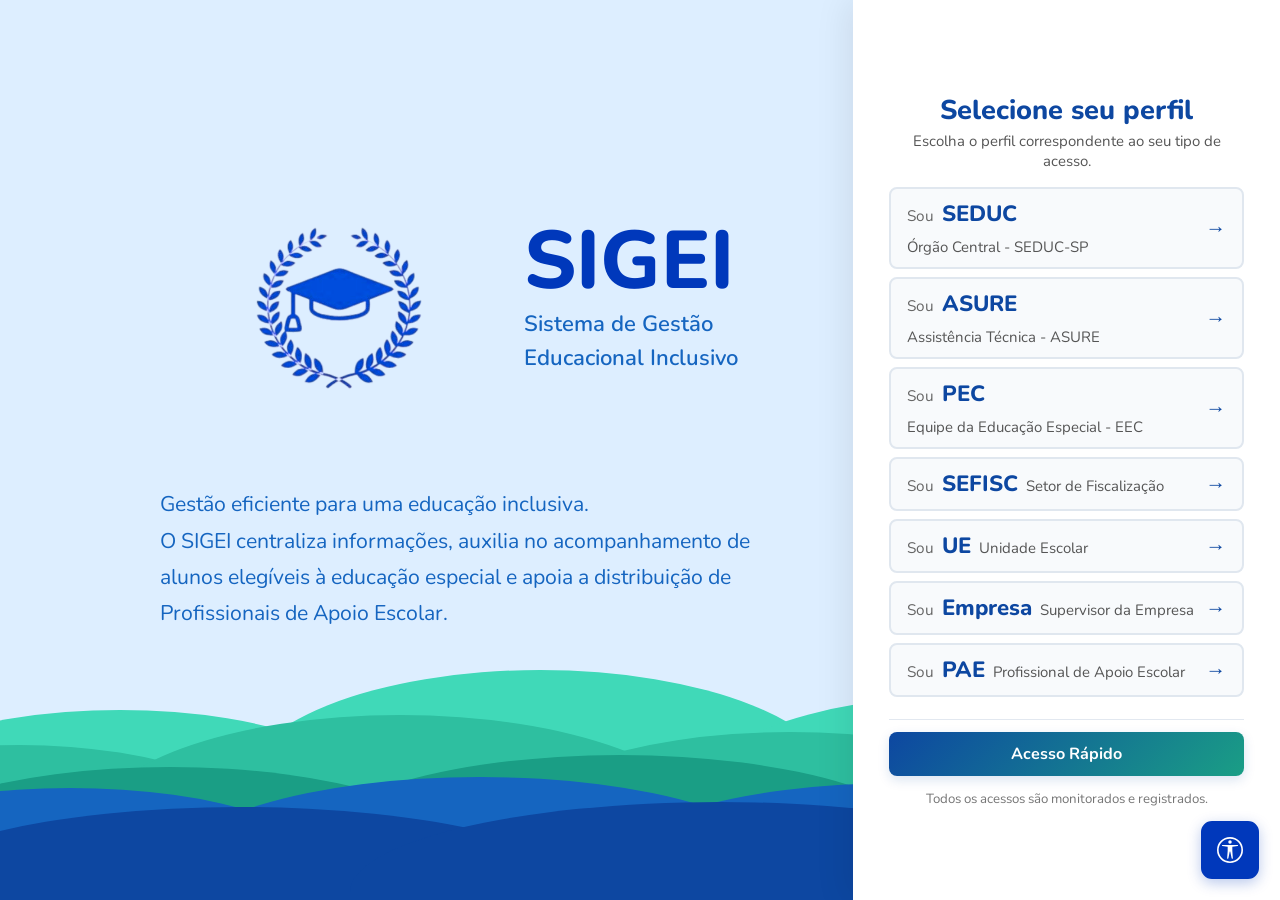
==== commit 88715f9a: "Ajustes bug" ====
--- a/index.html
+++ b/index.html
@@ -315,7 +315,7 @@
     }
   </style>
   <link rel="stylesheet" href="https://cdn.jsdelivr.net/npm/bootstrap-icons@1.11.3/font/bootstrap-icons.min.css">
-  <link rel="stylesheet" href="./assets/css/style.css?v=2">
+  <link rel="stylesheet" href="./assets/css/style.css?v=1792591220">
   <link rel="icon" type="image/png" href="./assets/imgs/favicon.png">
 </head>
 
@@ -358,7 +358,7 @@
         <img src="assets/imgs/logo.png" alt="Logo SIGEI" class="logo">
         <div class="logo-texto">
           <h1>SIGEI</h1>
-          <span>Sistema de Gestão Escolar<br>para a Inclusão</span>
+          <span>Sistema de Gestão Educacional Inclusivo</span>
         </div>
       </div>
       <p>Gestão eficiente para uma educação inclusiva.<br>O SIGEI centraliza informações, auxilia no acompanhamento de alunos elegíveis à educação especial e apoia a distribuição de Profissionais de Apoio Escolar.</p>
@@ -445,6 +445,6 @@
 
   </section>
 
-  <script src="./assets/js/acessibilidade.js?v=2"></script>
+  <script src="./assets/js/acessibilidade.js?v=1792591220"></script>
 </body>
 </html>
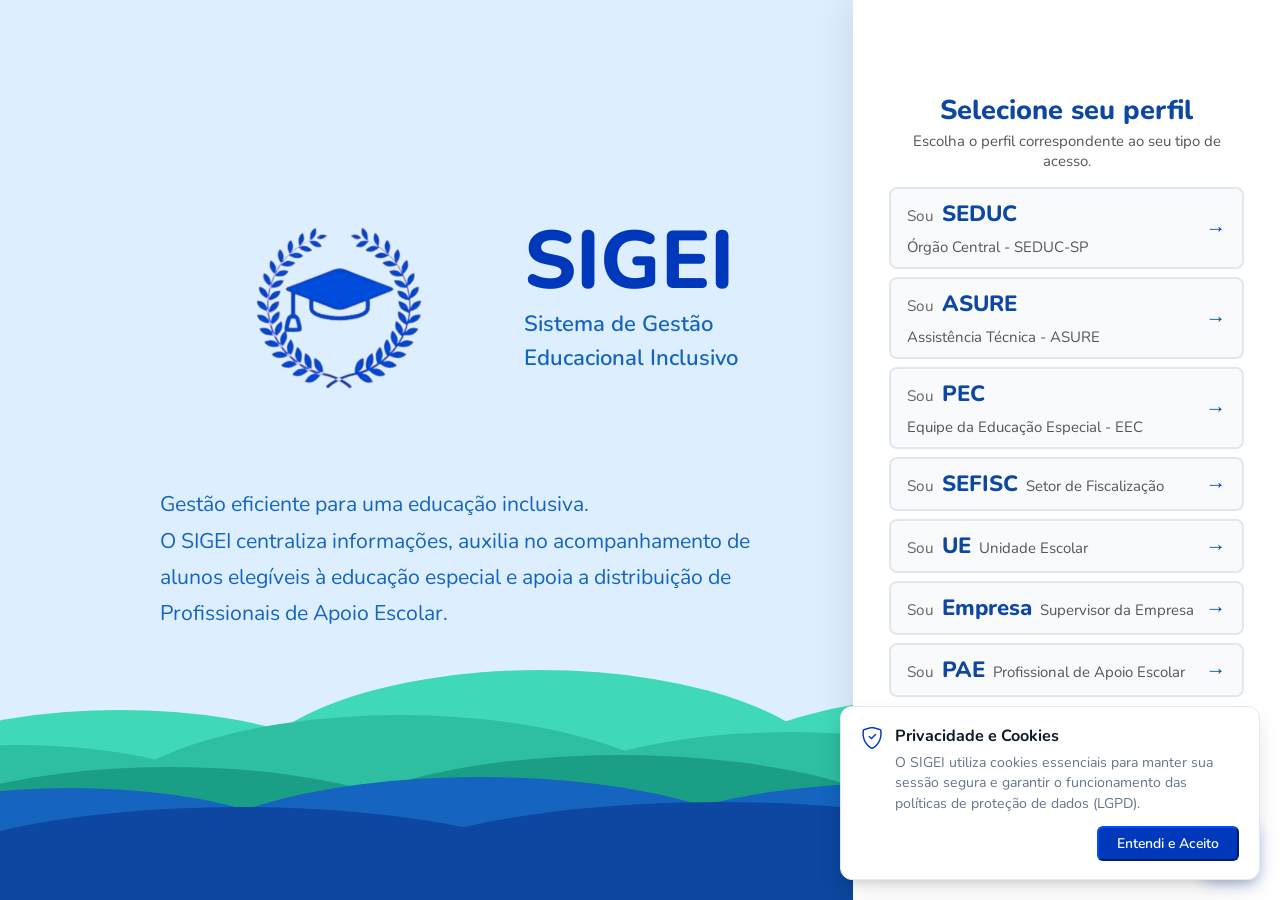
==== commit a3b1e999: "refactor: padronizar limite de senha de 15 caracteres, banner de cookies e organizar docs" ====
--- a/index.html
+++ b/index.html
@@ -355,7 +355,7 @@
     <!-- LADO ESQUERDO -->
     <div class="caixa esquerda">
       <div class="logo-bloco">
-        <img src="assets/imgs/logo.png" alt="Logo SIGEI" class="logo">
+        <img src="assets/imgs/logo.png" alt="Logo SIGEI" width="340" height="339" decoding="async" class="logo">
         <div class="logo-texto">
           <h1>SIGEI</h1>
           <span>Sistema de Gestão Educacional Inclusivo</span>
@@ -445,6 +445,7 @@
 
   </section>
 
-  <script src="./assets/js/acessibilidade.js?v=1792591220"></script>
+  <script defer src="./assets/js/acessibilidade.js?v=1792591220"></script>
+  <script defer src="./assets/js/cookies.js?v=1"></script>
 </body>
 </html>
--- a/assets/css/style.css
+++ b/assets/css/style.css
@@ -1,3 +1,4 @@
+@import url("ux-enhancements.css");
 /* ===== TEMA UNIFICADO SIGEI =====
    Paleta consistente com login e seleção de perfis */
 :root {
@@ -287,14 +288,40 @@
     background-color: #f8fafc !important;
 }
 
-.navbar-notif-icon-badge {
-    width: 36px;
-    height: 36px;
-    border-radius: 50%;
-    display: inline-flex;
-    align-items: center;
-    justify-content: center;
-    font-size: 1.05rem;
+.navbar-notifications-dropdown {
+    width: min(340px, 92vw);
+}
+
+.navbar-notifications-header {
+    padding: 0.85rem 1.15rem;
+    border-bottom: 1px solid var(--sigei-border);
+    background-color: var(--sigei-surface-alt);
+    color: var(--sigei-ink);
+    font-size: 0.9rem;
+    font-weight: 700;
+}
+
+.navbar-notifications-list {
+    max-height: 360px;
+    overflow-y: auto;
+}
+
+.navbar-notification-time {
+    margin-left: 0.75rem;
+    font-size: 0.7rem;
+    white-space: nowrap;
+}
+
+.navbar-notifications-empty {
+    padding: 1.25rem 1rem;
+    color: var(--sigei-muted);
+    text-align: center;
+}
+
+html[data-sigei-theme="dark"] .navbar-notifications-header {
+    background-color: #172438;
+    border-color: #334155;
+    color: #e2e8f0;
 }
 
 
@@ -1771,5 +1798,316 @@
     animation: sigeiLivePulse 1.2s ease-out;
 }
 
-
-
+/* Skeleton loading durante filtragens e atualizações dinâmicas */
+@keyframes sigeiSkeletonShimmer {
+    0% { background-position: -200% 0; }
+    100% { background-position: 200% 0; }
+}
+
+.sigei-skeleton-loading {
+    position: relative;
+    pointer-events: none;
+    opacity: 0.65;
+    transition: opacity 0.15s ease;
+}
+
+.sigei-skeleton-loading::after {
+    content: "";
+    position: absolute;
+    inset: 0;
+    background: linear-gradient(90deg, rgba(255,255,255,0) 0%, rgba(255,255,255,0.55) 50%, rgba(255,255,255,0) 100%);
+    background-size: 200% 100%;
+    animation: sigeiSkeletonShimmer 1.25s infinite linear;
+    border-radius: 0.5rem;
+    z-index: 5;
+}
+
+/* ===== ESTILIZAÇÃO DO TOUR GUIADO (DRIVER.JS) - IDENTIDADE VISUAL SIGEI ===== */
+.driver-popover {
+    background-color: #ffffff !important;
+    color: var(--sigei-ink, #1e293b) !important;
+    border: 1px solid var(--sigei-border, #dbe6f5) !important;
+    border-radius: 18px !important;
+    box-shadow: 0 16px 40px rgba(0, 56, 187, 0.14), 0 4px 16px rgba(15, 23, 42, 0.08) !important;
+    padding: 24px 26px !important;
+    width: 440px !important;
+    max-width: calc(100vw - 32px) !important;
+    min-width: 340px !important;
+    font-family: 'Nunito', 'Segoe UI', Arial, sans-serif !important;
+    z-index: 1000000 !important;
+    opacity: 1 !important;
+    pointer-events: auto !important;
+    will-change: transform, top, left;
+    transition: opacity 0.18s ease-out !important;
+}
+
+.driver-popover * {
+    font-family: 'Nunito', 'Segoe UI', Arial, sans-serif !important;
+    pointer-events: auto !important;
+}
+
+/* Oculta/remove o 'X' padrão do topo */
+.driver-popover-close-btn {
+    display: none !important;
+}
+
+/* Setas do popover */
+.driver-popover-arrow-side-top.driver-popover-arrow {
+    border-top-color: #ffffff !important;
+}
+.driver-popover-arrow-side-bottom.driver-popover-arrow {
+    border-bottom-color: #ffffff !important;
+}
+.driver-popover-arrow-side-left.driver-popover-arrow {
+    border-left-color: #ffffff !important;
+}
+.driver-popover-arrow-side-right.driver-popover-arrow {
+    border-right-color: #ffffff !important;
+}
+
+.driver-popover-title {
+    font-size: 1.15rem !important;
+    font-weight: 800 !important;
+    color: var(--sigei-blue-900, #0038bb) !important;
+    margin-bottom: 10px !important;
+    line-height: 1.35 !important;
+}
+
+.driver-popover-description {
+    font-size: 0.95rem !important;
+    line-height: 1.6 !important;
+    color: #475569 !important;
+    margin-bottom: 20px !important;
+}
+
+.driver-popover-progress-text {
+    font-size: 0.82rem !important;
+    font-weight: 700 !important;
+    color: var(--sigei-muted, #52637a) !important;
+    white-space: nowrap !important;
+}
+
+.driver-popover-footer {
+    display: flex !important;
+    align-items: center !important;
+    justify-content: space-between !important;
+    gap: 10px !important;
+    margin-top: 16px !important;
+    padding-top: 14px !important;
+    border-top: 1px solid #f1f5f9 !important;
+    pointer-events: auto !important;
+}
+
+.driver-popover-navigation-btns {
+    display: flex !important;
+    align-items: center !important;
+    gap: 8px !important;
+    margin-left: auto !important;
+    pointer-events: auto !important;
+}
+
+.driver-popover-btn,
+.driver-popover-footer button {
+    font-family: inherit !important;
+    font-size: 0.88rem !important;
+    font-weight: 700 !important;
+    padding: 8px 16px !important;
+    border-radius: 10px !important;
+    transition: all 0.15s ease !important;
+    cursor: pointer !important;
+    text-shadow: none !important;
+    pointer-events: auto !important;
+    position: relative !important;
+    z-index: 10 !important;
+}
+
+.driver-popover-btn.driver-popover-btn-disabled,
+.driver-popover-footer button.driver-popover-btn-disabled,
+.driver-popover-footer button[disabled] {
+    opacity: 1 !important;
+    pointer-events: auto !important;
+    cursor: pointer !important;
+}
+
+.driver-popover-next-btn {
+    background-color: var(--sigei-blue-900, #0038bb) !important;
+    color: #ffffff !important;
+    border: 1px solid var(--sigei-blue-900, #0038bb) !important;
+}
+
+.driver-popover-next-btn:hover {
+    background-color: var(--sigei-blue-700, #114ecf) !important;
+    border-color: var(--sigei-blue-700, #114ecf) !important;
+}
+
+.driver-popover-prev-btn {
+    background-color: #ffffff !important;
+    color: #475569 !important;
+    border: 1px solid #cbd5e1 !important;
+}
+
+.driver-popover-prev-btn:hover {
+    background-color: #f8fafc !important;
+    color: #1e293b !important;
+}
+
+/* Botão Pular customizado no rodapé */
+.driver-popover-skip-btn {
+    background-color: #f8fafc !important;
+    color: #64748b !important;
+    border: 1px solid #e2e8f0 !important;
+    font-weight: 700 !important;
+    padding: 8px 14px !important;
+}
+
+.driver-popover-skip-btn:hover {
+    color: #0f172a !important;
+    background-color: #e2e8f0 !important;
+    border-color: #cbd5e1 !important;
+}
+
+/* Transição suave no overlay do driver.js (sem transition: all para evitar flicker no SVG path) */
+.driver-overlay {
+    transition: opacity 0.22s ease !important;
+}
+
+/* Transição suave entre páginas (.content) */
+@keyframes sigeiPageFadeIn {
+    from {
+        opacity: 0;
+        transform: translateY(4px);
+    }
+    to {
+        opacity: 1;
+        transform: translateY(0);
+    }
+}
+
+.content {
+    animation: sigeiPageFadeIn 0.22s ease-out;
+}
+
+.content.sigei-page-leaving {
+    opacity: 0;
+    transform: translateY(4px);
+    transition: opacity 0.16s ease-in, transform 0.16s ease-in;
+    pointer-events: none;
+}
+
+@media (prefers-reduced-motion: reduce) {
+    .content {
+        animation: none;
+    }
+    .content.sigei-page-leaving {
+        transition: none;
+    }
+}
+
+/* Suporte para Alto Contraste (Acessibilidade) no Driver.js */
+html[data-sigei-contrast="high"] .driver-popover {
+    background-color: #000000 !important;
+    color: #ffffff !important;
+    border: 3px solid #ffbf00 !important;
+    box-shadow: 0 0 0 2px #000000 !important;
+}
+
+html[data-sigei-contrast="high"] .driver-popover-title {
+    color: #ffbf00 !important;
+}
+
+html[data-sigei-contrast="high"] .driver-popover-description {
+    color: #ffffff !important;
+}
+
+html[data-sigei-contrast="high"] .driver-popover-progress-text {
+    color: #ffbf00 !important;
+}
+
+html[data-sigei-contrast="high"] .driver-popover-next-btn {
+    background-color: #ffbf00 !important;
+    color: #000000 !important;
+    border: 2px solid #ffffff !important;
+    font-weight: 900 !important;
+}
+
+html[data-sigei-contrast="high"] .driver-popover-prev-btn {
+    background-color: #000000 !important;
+    color: #ffffff !important;
+    border: 2px solid #ffffff !important;
+}
+
+html[data-sigei-contrast="high"] .driver-popover-skip-btn {
+    background-color: #000000 !important;
+    color: #ffbf00 !important;
+    border: 1px solid #ffbf00 !important;
+}
+
+/* Suporte para Modo Escuro */
+html[data-sigei-theme="dark"] .driver-popover {
+    background-color: #1e293b !important;
+    color: #f1f5f9 !important;
+    border-color: #334155 !important;
+    box-shadow: 0 16px 40px rgba(0, 0, 0, 0.5) !important;
+}
+
+html[data-sigei-theme="dark"] .driver-popover-title {
+    color: #60a5fa !important;
+}
+
+html[data-sigei-theme="dark"] .driver-popover-description {
+    color: #cbd5e1 !important;
+}
+
+html[data-sigei-theme="dark"] .driver-popover-footer {
+    border-top-color: #334155 !important;
+}
+
+html[data-sigei-theme="dark"] .driver-popover-prev-btn {
+    background-color: #0f172a !important;
+    color: #cbd5e1 !important;
+    border-color: #334155 !important;
+}
+
+html[data-sigei-theme="dark"] .driver-popover-skip-btn {
+    color: #94a3b8 !important;
+}
+
+html[data-sigei-theme="dark"] .driver-popover-skip-btn:hover {
+    color: #f1f5f9 !important;
+    background-color: #334155 !important;
+}
+
+/* ===== Modal "Criar nova senha" ===== */
+#senha-provisoria-modal .sp-dialog { max-width: 420px; }
+#senha-provisoria-modal .modal-content {
+    border: 0;
+    border-radius: 1rem;
+    overflow: hidden;
+    box-shadow: 0 20px 56px rgba(13, 71, 161, 0.28);
+}
+#senha-provisoria-modal .modal-header {
+    padding: 1.2rem 1.5rem;
+    border-bottom: 1px solid var(--sigei-border);
+    background: linear-gradient(135deg, #edf5ff, #e3faf4);
+}
+#senha-provisoria-modal .modal-title { color: var(--sigei-blue-900); font-weight: 800; }
+#senha-provisoria-modal .modal-body { padding: 1.4rem 1.5rem 0.6rem; }
+#senha-provisoria-modal .modal-footer { border-top: 0; padding: 0.4rem 1.5rem 1.4rem; }
+#senha-provisoria-modal .form-label { color: var(--sigei-ink); font-weight: 700; font-size: 0.9rem; margin-bottom: 0.35rem; }
+.sp-input { position: relative; }
+.sp-input .form-control { padding-right: 2.9rem; min-height: 44px; }
+.sp-eye {
+    position: absolute; top: 50%; right: 0.35rem; transform: translateY(-50%);
+    width: 36px; height: 36px; border: 0; border-radius: 0.5rem;
+    background: transparent; color: var(--sigei-muted); font-size: 1.1rem;
+    display: inline-flex; align-items: center; justify-content: center;
+    transition: var(--sigei-transition);
+}
+.sp-eye:hover { background: var(--sigei-blue-50); color: var(--sigei-blue-900); }
+.sp-rules { list-style: none; margin: 0.7rem 0 1.1rem; padding: 0; display: grid; gap: 0.3rem; }
+.sp-rules-single { margin-top: 0.6rem; }
+.sp-rule { display: flex; align-items: center; gap: 0.5rem; font-size: 0.85rem; color: var(--sigei-muted); transition: var(--sigei-transition); }
+.sp-rule i { font-size: 0.95rem; color: #b6c3d6; transition: var(--sigei-transition); }
+.sp-rule.ok { color: #166534; }
+.sp-rule.ok i { color: var(--sigei-teal-600); }
+.sp-erro { min-height: 1.3rem; color: #b91c1c; font-size: 0.85rem; font-weight: 600; }
